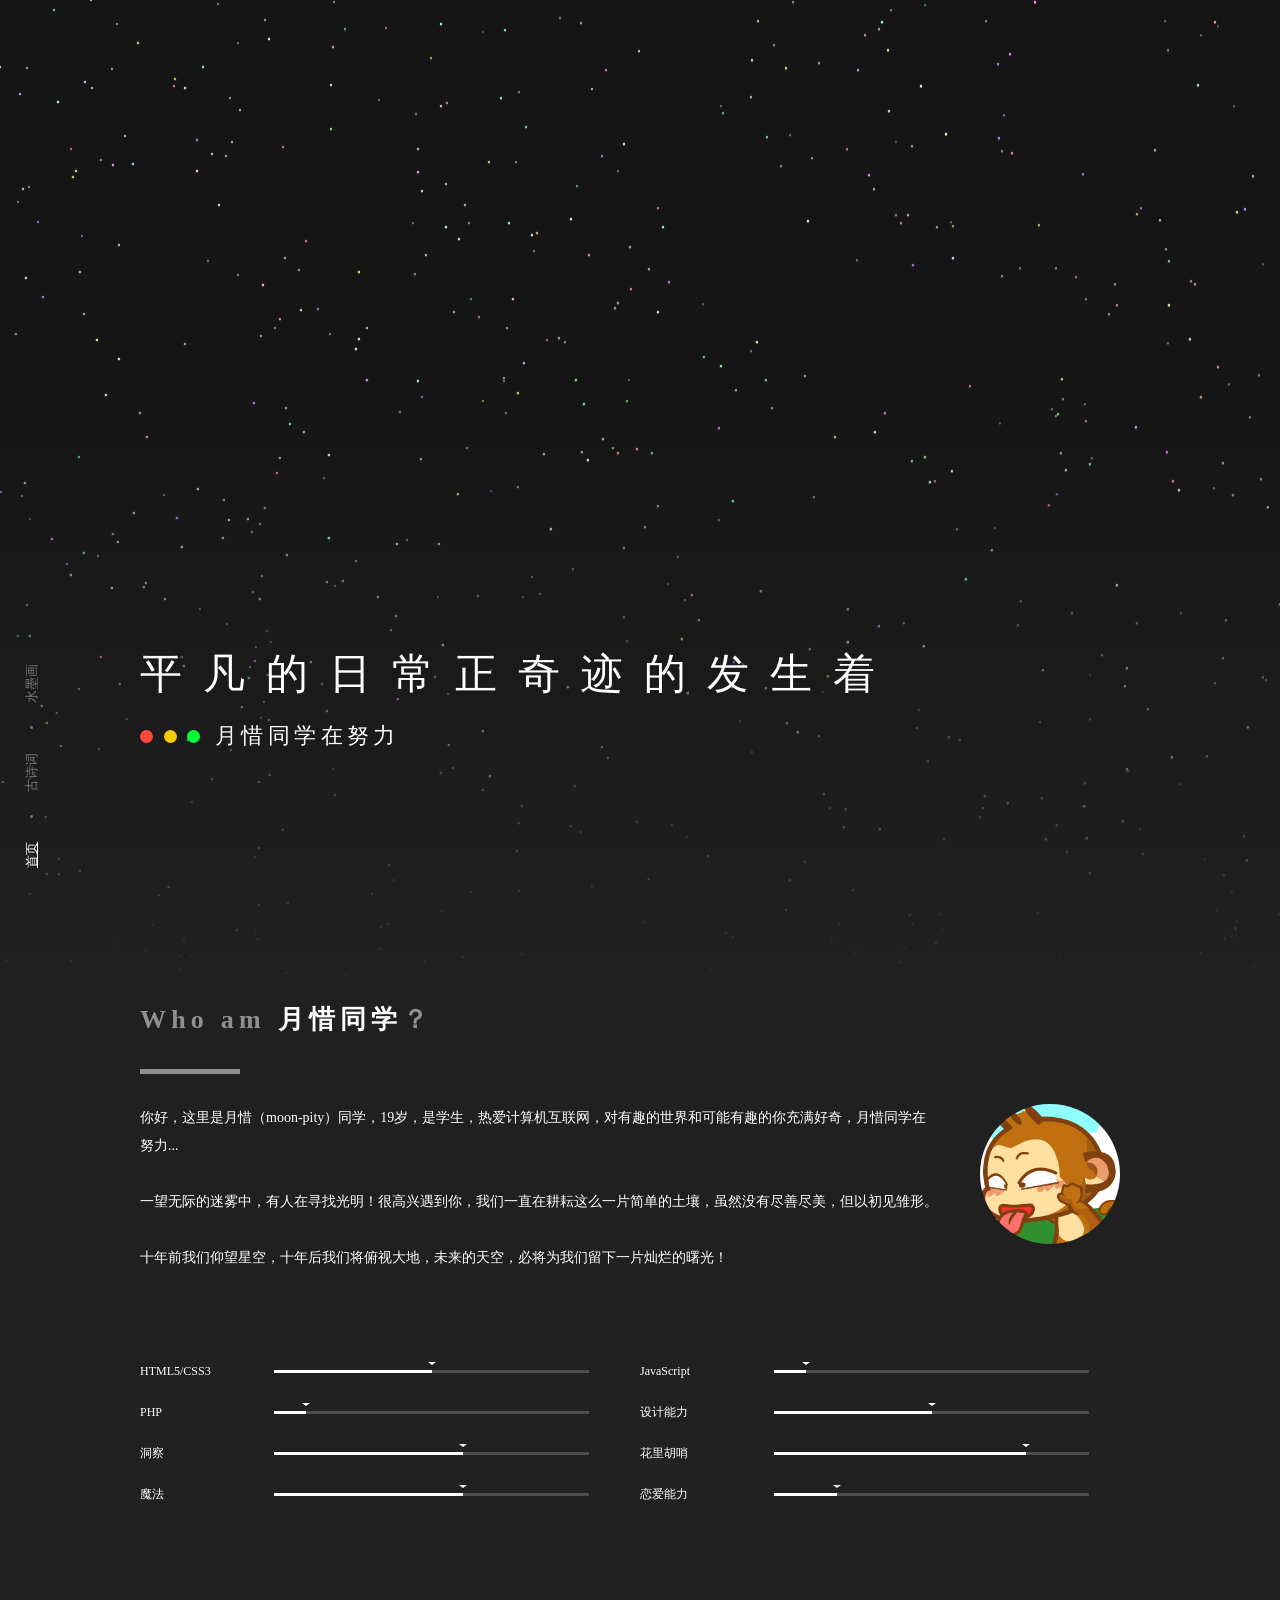
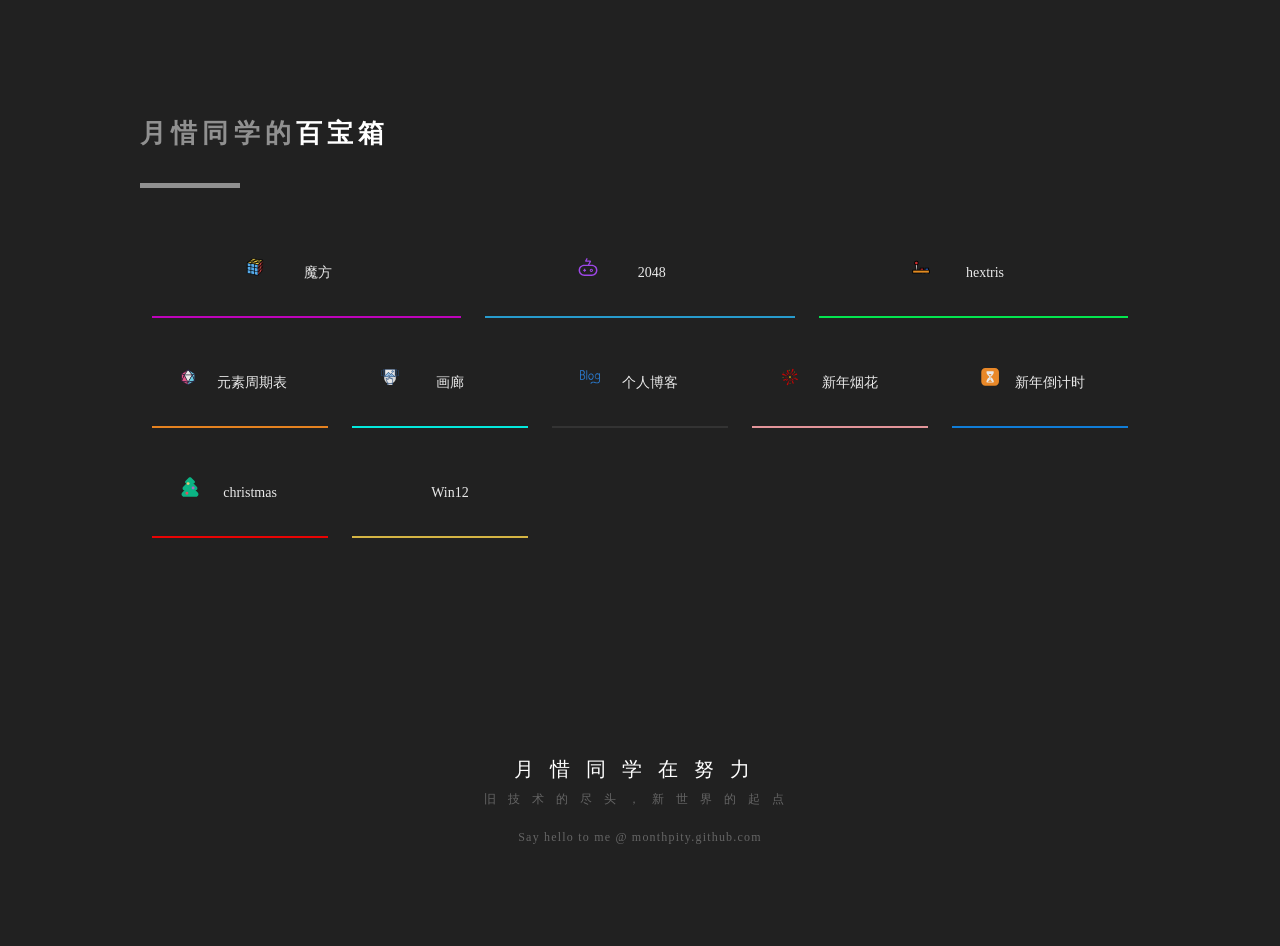
==== index.html @ c3d2ee42 "Add files via upload" ====
<!DOCTYPE html>
<html lang="zh-cn">

<head>
	<meta charset="UTF-8">
	<meta http-equiv="X-UA-Compatible" content="IE=Edge">
	<meta name="viewport" id="viewport" content="width=device-width, initial-scale=1">
	<title>月惜同学</title>
	<link rel="stylesheet" type="text/css" href="css/h.9c69ed6c.css">
	<link rel="stylesheet" type="text/css" href="css/nekotora.99cf6f8c.css">
	<script async src="https://www.googletagmanager.com/gtag/js?id=UA-137340638-1"></script>
	<script>
		function a() {
			dataLayer.push(arguments)
		}
		window.dataLayer = window.dataLayer || [], a("js", new Date), a("config", "UA-137340638-1");
	</script>
</head>

<body>
	<nav>
		<a href="index.html" class="active">首页</a> <a class="clip"></a>
		<a href="gushi.html" target="_blank">古诗词</a>
		<a class="clip"></a> <a href="shuimo.html" target="_blank">水墨画</a>
			</nav>

	<body onContextMenu="alert('禁止查看源代码，您的行为已记录。'); return false"
		NOOP="if (window.event != null && window.event.button == 2) alert ('Thanks...');">
		<div class="background">
			<canvas id="startrack"></canvas>
			<div class="cover"></div>
		</div>
		<div class="main">
			<div class="ch intro">
				<div class="container">
					<div class="hello">
						<h1 id="slogan">思考中...</h1>
						<h2>
							<div class="circle"> <span></span> <span></span>
								<span></span>
							</div>月惜同学在努力
						</h2>
					</div>
				</div>
			</div>
			<div class="ch about">
				<div class="container">
					<h2 class="chtitle">Who am <span>月惜同学</span>？</h2>
					<div class="clear">
						<div class="introduct">
							<img class="avatar"
								 src="img/001.gif">
														<p>你好，这里是月惜（moon-pity）同学，19岁，是学生，热爱计算机互联网，对有趣的世界和可能有趣的你充满好奇，月惜同学在努力...
							</p> <br/>
							<p>
								一望无际的迷雾中，有人在寻找光明！很高兴遇到你，我们一直在耕耘这么一片简单的土壤，虽然没有尽善尽美，但以初见雏形。</p><br/>
							<p>  十年前我们仰望星空，十年后我们将俯视大地，未来的天空，必将为我们留下一片灿烂的曙光！</p><br/>
								
							<div class="chatbox">
								<div class="line loading"><span></span>
									<span></span> <span></span>
								</div>
							</div>
						</div>
						<ul class="skill clear">
							<li>
								<p>HTML5/CSS3</p>
								<div class="progress">
									<div style="width:50%;"></div>
									<span>制作网站程度的能力</span>
								</div>
							</li>
							<li>
								<p>JavaScript</p>
								<div class="progress">
									<div style="width:10%;"></div>
									<span>使用现代轮子程度的能力</span>
								</div>
							</li>
							<li>
								<p>PHP</p>
								<div class="progress">
									<div style="width:10%;"></div>
									<span>赞美最好的语言程度的能力</span>
								</div>
							</li>
							<li>
								<p>设计能力</p>
								<div class="progress">
									<div style="width:50%;">
									</div><span>让自己舒服程度的能力</span>
								</div>
							</li>
							<li>
								<p>洞察</p>
								<div class="progress">
									<div style="width:60%;"></div>
									<span>观测世界程度的能力</span>
								</div>
							</li>
							<li>
								<p>花里胡哨</p>
								<div class="progress">
									<div style="width:80%;"></div>
									<span>让事情发生程度的能力</span>
								</div>
							</li>
							<li>
								<p>魔法</p>
								<div class="progress">
									<div style="width:60%;"></div>
									<span>和普通人相同程度的能力</span>
								</div>
							</li>
							<li>
								<p>恋爱能力</p>
								<div class="progress">
									<div style="width:20%;"></div>
									<span>遇见喜欢的小姐姐要勇敢追</span>
								</div>
							</li>
						</ul>
					</div>
				</div>
			</div>
		</div>
	</body>
	<div class="find ch">
				<div class="container links">
					<h2 class="chtitle">月惜同学的<span>百宝箱</span></h2>
					<div class="clear col-3">
						<a href="mofang.html" target="_blank">
							<div class="item">
								<div class="bg" style="background-color:#d000cc"></div>
								<div class="inner"><img src="img/mofang.svg" width="20" height="20"> <span>魔方</span> </div>
							</div>
						</a>
						<a href="2048.html" target="_blank">
							<div class="item">
								<div class="bg" style="background-color:#28a9e0"></div>
								<div class="inner"><img src="img/2048.svg" width="20" height="20"> <span>2048</span> </div>
							</div>
						</a>
						<a href="hextris.html" target="_blank">
							<div class="item">
								<div class="bg" style="background-color:#00fc54"></div>
								<div class="inner"><img src="img/hextris.svg" width="20" height="20"> <span>hextris</span> </div>
							</div>
						</a>
					</div>
					<div class="clear">
						<a href="yuansu.html" target="_blank">
							<div class="item">
								<div class="bg" style="background-color:#fb8d20"></div>
								<div class="inner"><img src="img/yuansu.svg" width="20" height="20"> <span>元素周期表</span> </div>
							</div>
						</a>
						<a href="gallery/gallery.html" target="_blank">
							<div class="item">
								<div class="bg" style="background-color:#00fff2"></div>
								<div class="inner"><img src="img/hualang.svg" width="20" height="20"><span>画廊</span> </div>
							</div>
						</a>
						<a href="https://monthpity.github.io/" target="_blank">
							<div class="item">
								<div class="bg" style="background-color:#353535"></div>
								<div class="inner"><img src="img/blog.svg" width="20" height="20"><span>个人博客</span> </div>
							</div>
						</a>
						<a href="yanhua.html"target="_blank">
							<div class="item">
								<div class="bg" style="background-color:#f9a2a8"></div>
								<div class="inner"><img src="img/yanhua.svg" width="20" height="20"><span>新年烟花</span>
								</div>
							</div>
						</a>

						<a href="xinnian.html" target="_blank">
							<div class="item">
								<div class="bg" style="background-color:#0f88eb"></div>
								<div class="inner"><img src="img/dao.svg" width="20" height="20"><span>新年倒计时</span>
								</div>
							</div>
						</a>
						<a href="christmas.html"target="_blank">
							<div class="item">
								<div class="bg" style="background-color:#ff0000"></div>
								<div class="inner"><img src="img/shengdanshu.svg" width="20" height="20"><span>christmas</span>
								</div>
							</div>
						</a>
						<a href="./win12-main/index.html" target="_blank">
							<div class="item">
								<div class="bg" style="background-color:#e9c648"></div>
								<div class="inner"><img src="img/windows.svg" width="20" height="20"><span>Win12</span>
								</div>
							</div>
						</a>
					</div>
				</div>
			</div>
			
		<div class="footer ch">
			<div class="container">
				<h3>月惜同学在努力</h3>
				<p>旧技术的尽头，新世界的起点</p>
				<p class="c"><a href="" target="_blank">Say hello to me @ monthpity.github.com</a></p>
			</div>


		<script src="js/1.js"></script>
				<script src="js/dianjilizi.js"></script>
		<script type="text/javascript" src="js/stats.js" charset="UTF-8">
		</script>

	</body>

</html>
---- css/h.9c69ed6c.css ----
* {
    padding: 0;
    margin: 0;
    transition-timing-function: cubic-bezier(.19, 1, .22, 1)
}

body,
html {
    font-family: Microsoft YaHei;
    -webkit-font-smoothing: antialiased;
    color: #fff;
    line-height: 1.5;
    min-width: 1150px;
    background-color: #212121;
    font-size: 14px;
    overflow-x: hidden
}

.intro {
    position: relative
}

.clear:after {
    content: "";
    display: block;
    height: 0;
    visibility: hidden;
    clear: both
}

.chatbox>.line {
    display: none
}

#startrack {
    height: 140%;
    width: 100%
}

.background.fixed {
    position: fixed;
    top: -60%
}

.background {
    position: absolute;
    top: 0;
    left: 0;
    width: 100vw;
    height: 100vh
}

.background .cover {
    position: absolute;
    bottom: -42%;
    left: 0;
    height: 100%;
    width: 100%;
    background: linear-gradient(0deg, #202020 30%, rgba(32, 32, 32, 0))
}

@keyframes bg {
    0% {
        transform: rotate(0deg);
        border-radius: 0
    }

    50% {
        transform: rotate(180deg);
        border-radius: 0
    }

    to {
        transform: rotate(1turn);
        border-radius: 0
    }
}

@-webkit-keyframes bg {
    0% {
        transform: rotate(0deg);
        border-radius: 0
    }

    50% {
        transform: rotate(180deg);
        border-radius: 0
    }

    to {
        transform: rotate(1turn);
        border-radius: 0
    }
}

@-ms-keyframes bg {
    0% {
        transform: rotate(0deg);
        border-radius: 0
    }

    50% {
        transform: rotate(180deg);
        border-radius: 0
    }

    to {
        transform: rotate(1turn);
        border-radius: 0
    }
}

@-moz-keyframes bg {
    0% {
        transform: rotate(0deg);
        border-radius: 0
    }

    50% {
        transform: rotate(180deg);
        border-radius: 0
    }

    to {
        transform: rotate(1turn);
        border-radius: 0
    }
}

nav {
    position: fixed;
    left: 20px;
    bottom: 0;
    z-index: 2333;
    transform: rotate(-90deg) translateZ(0);
    transform-origin: 0 0;
    transition: all .3s ease-out;
    vertical-align: middle;
    font-family: Roboto, Tahoma, Consolas, Microsoft YaHei
}

nav a.clip {
    height: 3px;
    width: 3px;
    background: #fff;
    border-radius: 100%
}

nav a {
    display: inline-block;
    font-size: 13px;
    color: #fff;
    text-decoration: none;
    margin: 0 10px;
    opacity: .4;
    transition: all .3s;
    vertical-align: middle
}

nav a.time {
    opacity: 1
}

nav a.active,
nav a:hover {
    text-decoration: underline;
    opacity: 1
}

.ch {
    width: 100%;
    padding: 80px 0;
    animation: fadedown 1s cubic-bezier(.19, 1, .22, 1);
    -webkit-animation: fadedown 1s cubic-bezier(.19, 1, .22, 1);
    -ms-animation: fadedown 1s cubic-bezier(.19, 1, .22, 1);
    -moz-animation: fadedown 1s cubic-bezier(.19, 1, .22, 1)
}

.ch h2.chtitle {
    padding-bottom: 30px;
    font-size: 26px;
    letter-spacing: .2em;
    color: hsla(0, 0%, 100%, .5)
}

.ch h2.chtitle span {
    color: #fff
}

.ch h2.chtitle:after {
    content: "";
    display: block;
    width: 10%;
    height: 5px;
    background-color: hsla(0, 0%, 100%, .5);
    margin-top: 30px
}

@keyframes fadedown {
    0% {
        opacity: 0;
        transform: translateY(-50px)
    }

    to {
        opacity: 1;
        transform: translateY(0)
    }
}

@-webkit-keyframes fadedown {
    0% {
        opacity: 0;
        transform: translateY(-50px)
    }

    to {
        opacity: 1;
        transform: translateY(0)
    }
}

@-ms-keyframes fadedown {
    0% {
        opacity: 0;
        transform: translateY(-50px)
    }

    to {
        opacity: 1;
        transform: translateY(0)
    }
}

@-moz-keyframes fadedown {
    0% {
        opacity: 0;
        transform: translateY(-50px)
    }

    to {
        opacity: 1;
        transform: translateY(0)
    }
}

.container {
    position: relative;
    width: 1000px;
    margin: 0 auto;
    height: 100%;
    padding: 20px 0
}

.intro {
    color: #fff;
    height: 100vh;
    padding: 0
}

.intro .container {
    animation: fadedown 3.5s cubic-bezier(.19, 1, .22, 1);
    -webkit-animation: fadedown 3.5s cubic-bezier(.19, 1, .22, 1);
    -ms-animation: fadedown 3.5s cubic-bezier(.19, 1, .22, 1);
    -moz-animation: fadedown 3.5s cubic-bezier(.19, 1, .22, 1)
}

.hello {
    position: absolute;
    bottom: 20%;
    left: 0
}

.hello h1,
.hello h2 {
    font-weight: 400;
    font-size: 22px;
    line-height: 1.5em;
    letter-spacing: .2em
}

.hello h1 {
    font-size: 42px;
    letter-spacing: .5em
}

.hello h2 {
    padding-top: .6em
}

.hello .circle {
    float: left;
    margin-right: 10px;
    letter-spacing: 0
}

.hello .circle span {
    display: inline-block;
    width: 13px;
    height: 13px;
    background-color: #fff;
    border-radius: 100%;
    margin-right: 5px
}

.hello .circle span:first-child {
    background-color: #ff493f
}

.hello .circle span:nth-child(2) {
    background-color: #f7c900
}

.hello .circle span:nth-child(3) {
    background-color: #00ff37
}

.about .introduct {
    line-height: 2em
}

.about .introduct img.avatar {
    float: right;
    width: 140px;
    margin-left: 40px;
    margin-right: 20px;
    border-radius: 100%
}

.about ul.skill {
    margin-top: 50px
}

.about ul.skill li {
    list-style: none;
    padding: 10px 0;
    width: 45%;
    float: left;
    margin-right: 5%
}

.about ul.skill li p {
    display: inline-block;
    width: 26%;
    margin-right: 3%;
    font-size: 12px
}

.about ul.skill li .progress {
    display: inline-block;
    width: 70%;
    height: 3px;
    background-color: hsla(0, 0%, 100%, .2);
    vertical-align: middle
}

.about ul.skill li .progress span {
    font-size: 12px;
    color: hsla(0, 0%, 100%, .4);
    opacity: 0;
    position: relative;
    top: -5px;
    letter-spacing: .5em;
    transition: all .3s
}

.about ul.skill li:hover .progress span {
    opacity: 1;
    top: 0
}

.about ul.skill li .progress div {
    background-color: #fff;
    height: 3px;
    position: relative
}

ul.skill li .progress div {
    animation: progressin 7s;
    -webkit-animation: progressin 7s;
    -ms-animation: progressin 7s;
    -moz-animation: progressin 7s
}

@keyframes progressin {
    0% {
        width: 0
    }
}

@-webkit-keyframes progressin {
    0% {
        width: 0
    }
}

@-ms-keyframes progressin {
    0% {
        width: 0
    }
}

@-moz-keyframes progressin {
    0% {
        width: 0
    }
}

.about ul.skill li .progress div:after {
    content: "";
    display: inline-block;
    position: absolute;
    right: -4px;
    top: -8px;
    width: 0;
    height: 0;
    border-left: 4px solid transparent;
    border-right: 4px solid transparent;
    border-top: 3px solid #fff
}

.links a {
    color: #fff;
    text-decoration: none
}

.find .links .item {
    position: relative;
    width: 17.6%;
    height: 80px;
    line-height: 80px;
    margin: 10px 1.2%;
    padding: 5px 0;
    text-align: center;
    float: left;
    transition: all .2s;
    opacity: .9
}

.find .links .item:hover {
    opacity: 1;
    transform: translateY(-10px);
    -webkit-animation: index-link-active 1s cubic-bezier(.315, .605, .375, .925) forwards
}

.find .links .item .inner {
    position: relative;
    z-index: 5
}

.find .links .item .bg {
    position: absolute;
    bottom: 0;
    left: 0;
    width: 100%;
    height: 1.8%;
    z-index: 0;
    transition: all .15s
}

.find .links .item:hover .bg {
    height: 100%;
    width: 100%;
    border-radius: 5px;
    box-shadow: 0 3px 20px rgba(0, 0, 0, .28)
}

.find .links .item i {
    font-size: 20px
}

.find .links .item span {
    display: inline-block;
    width: 100px
}

.find .links .col-3 .item {
    width: 30.93%;
    margin: 10px 1.2%
}

.gate .links .item {
    margin: 5px 0;
    padding: 15px 1.5%;
    float: left;
    width: 22%;
    height: 60px;
    transition: all .2s;
    opacity: .85
}

.gate .links .item.akarin {
    opacity: .58
}

.gate .links .item:hover {
    opacity: 1;
    border-radius: 5px;
    background-color: hsla(0, 0%, 100%, .25);
    transform: translateY(-5px);
    box-shadow: 0 3px 20px rgba(0, 0, 0, .28);
    -webkit-animation: index-link-active 1s cubic-bezier(.315, .605, .375, .925) forwards
}

.gate .links .item .avatar {
    float: left;
    height: 60px;
    line-height: 60px;
    width: 60px;
    border-radius: 100%;
    text-align: center;
    margin-right: 15px;
    background-color: #353535;
    overflow: hidden
}

.gate .links .item .avatar i {
    font-size: 24px
}

.gate .links .item .avatar img {
    height: 60px;
    max-width: 60px;
    border-radius: 100%
}

.gate .links .item .inner {
    padding: 6px
}

.gate .links .item .inner h5 {
    font-weight: 400;
    font-size: 17px
}

.gate .links .item .inner p {
    font-size: 13px;
    color: hsla(0, 0%, 100%, .6)
}

.footer {
    text-align: center
}

.footer a {
    color: inherit;
    text-decoration: none
}

.footer a:hover {
    text-decoration: underline
}

.footer h3 {
    font-weight: 400;
    font-size: 20px;
    letter-spacing: .8em;
    margin: 6px 0
}

.footer p {
    font-size: 12px;
    letter-spacing: 1em;
    opacity: .3
}

.footer p.c {
    margin-top: 20px;
    letter-spacing: .1em
}

.chatbox .line {
    margin: 40px 0
}

.chatbox .line p {
    margin: 10px 0
}

.chatbox .question a {
    display: inline-block;
    background-color: hsla(0, 0%, 100%, .3);
    border-radius: 10px 10px 10px 0;
    font-size: 12px;
    padding: 0 10px;
    margin-right: 10px;
    cursor: pointer;
    opacity: .8;
    transform: translateY(0);
    transition: all .2s
}

.chatbox .question a:hover {
    opacity: 1;
    transform: translateY(-2px);
    -webkit-animation: index-link-active 1s cubic-bezier(.315, .605, .375, .925) forwards
}

.chatbox .question.disable a {
    opacity: .3
}

.chatbox .question.disable a.selected {
    opacity: .9
}

.chatbox .question a.error {
    opacity: .3;
    animation: error .2s ease-in-out
}

.chatbox .loading span {
    display: inline-block;
    height: 10px;
    width: 10px;
    border-radius: 100%;
    background-color: #fff;
    margin-right: 5px;
    animation: loading-point 1.4s ease-in-out infinite both
}

.chatbox .loading span:first-child {
    animation-delay: .2s
}

.chatbox .loading span:nth-child(2) {
    animation-delay: .4s
}

.chatbox .loading span:nth-child(3) {
    animation-delay: .6s
}

@keyframes loading-point {
    0% {
        opacity: .8
    }

    50% {
        opacity: .25
    }

    to {
        opacity: 1
    }
}

@keyframes error {
    0% {
        transform: translateX(0)
    }

    25% {
        transform: translateX(-2px)
    }

    50% {
        transform: translateX(0)
    }

    75% {
        transform: translateX(2px)
    }

    to {
        transform: translateX(0)
    }
}

@keyframes index-link-active {
    0% {
        transform: perspective(1600px) rotateX(0) rotateY(0) translateZ(0)
    }

    16% {
        transform: perspective(1600px) rotateX(10deg) rotateY(5deg) translateZ(32px)
    }

    to {
        transform: perspective(1600px) rotateX(0) rotateY(0) translateZ(65px)
    }
}

@media screen and (min-width:1400px) {
    .container {
        width: 70%
    }

    nav a {
        font-size: 18px
    }
}

@media screen and (max-width:700px) {

    body,
    html {
        min-width: 0
    }

    .container {
        width: auto;
        margin: 0 5%
    }

    div.el span {
        display: block;
        width: 60%;
        left: 0;
        top: 75px;
        margin: -40% auto 0
    }

    nav {
        padding: 15px 5%;
        overflow: auto;
        font-size: 13px;
        left: 0;
        top: inherit;
        bottom: 0;
        transform: rotate(0deg) translateZ(0);
        transform-origin: 0 100%;
        white-space: nowrap;
        width: 90%;
        background: -webkit-linear-gradient(180deg, transparent, rgba(0, 0, 0, .8));
        background: linear-gradient(180deg, transparent, rgba(0, 0, 0, .8))
    }

    .ch {
        padding: 40px 0
    }

    .hello {
        width: 90%;
        padding: 5%;
        text-align: center;
        bottom: 50%
    }

    .hello .circle {
        float: none;
        margin-right: 0
    }

    .hello h2 {
        padding-top: 0
    }

    .hello h1,
    .hello h2 {
        font-weight: 400;
        font-size: 14px
    }

    .hello .circle {
        padding: 20px
    }

    .hello .circle span {
        margin: 0 5px;
        width: 10px;
        height: 10px
    }

    .hello h1 {
        font-size: 26px
    }

    .about .introduct img.avatar {
        float: none;
        margin-left: 0;
        margin-right: 0;
        width: 100px
    }

    .about .introduct,
    .about .skill {
        float: none;
        width: auto
    }

    .about .skill {
        padding-top: 40px
    }

    .about ul.skill li {
        width: 100%
    }

    .find .links .item,
    .gate .links .item {
        width: 46%;
        height: auto;
        padding: 5px 0;
        margin: 10px 2%
    }

    .find .links .item {
        height: 60px;
        line-height: 60px;
        font-size: 13px
    }

    .gate .links .item .avatar {
        height: 40px;
        line-height: 40px;
        width: 40px
    }

    .gate .links .item .avatar img {
        height: 40px;
        max-width: 40px
    }

    .gate .links .item .inner {
        padding: 0
    }

    .gate .links .item .inner h5 {
        font-size: 15px
    }

    .gate .links .item .inner h5,
    .gate .links .item .inner p {
        white-space: nowrap;
        text-overflow: ellipsis;
        overflow: hidden
    }

    .footer {
        padding-bottom: 100px
    }

    .footer h3,
    .footer p {
        letter-spacing: .2em
    }
}

/*# sourceMappingURL=/h.9c69ed6c.css.map */
---- css/nekotora.99cf6f8c.css ----
@font-face {
    font-family: nekotora;
    src: url(../fonts/nekotora.54f9b137.eot);
    src: url(../fonts/nekotora.54f9b137.eot#iefix) format("embedded-opentype"), url(../fonts/nekotora.4ea5ebe6.woff2) format("woff2"), url(../fonts/nekotora.9106c612.woff) format("woff"), url(../fonts/nekotora.28169ea4.ttf) format("truetype"), url(../images/nekotora.33032896.svg#nekotora) format("svg");
    font-weight: 400;
    font-style: normal
}

[class*=" icon-"]:before,
[class^=icon-]:before {
    font-family: nekotora;
    font-style: normal;
    font-weight: 400;
    speak: none;
    display: inline-block;
    text-decoration: inherit;
    width: 1em;
    margin-right: .2em;
    text-align: center;
    font-variant: normal;
    text-transform: none;
    line-height: 1em;
    margin-left: .2em;
    -webkit-font-smoothing: antialiased;
    -moz-osx-font-smoothing: grayscale
}

.icon-search:before {
    content: "\e800"
}

.icon-info:before {
    content: "\e801"
}

.icon-comment:before {
    content: "\e802"
}

.icon-v2ex:before {
    content: "\e803"
}

.icon-zhihu:before {
    content: "\e804"
}

.icon-bilibili:before {
    content: "\e805"
}

.icon-netease_music:before {
    content: "\e806"
}

.icon-tencent_qzone:before {
    content: "\e807"
}

.icon-mail:before {
    content: "\e808"
}

.icon-bookmark:before {
    content: "\e809"
}

.icon-link:before {
    content: "\e80a"
}

.icon-twitter:before {
    content: "\f099"
}

.icon-gplus:before {
    content: "\f0d5"
}

.icon-github:before {
    content: "\f113"
}

.icon-unlink:before {
    content: "\f127"
}

.icon-instagram:before {
    content: "\f16d"
}

.icon-weibo:before {
    content: "\f18a"
}

.icon-qq:before {
    content: "\f1d6"
}

/*# sourceMappingURL=/nekotora.99cf6f8c.css.map */
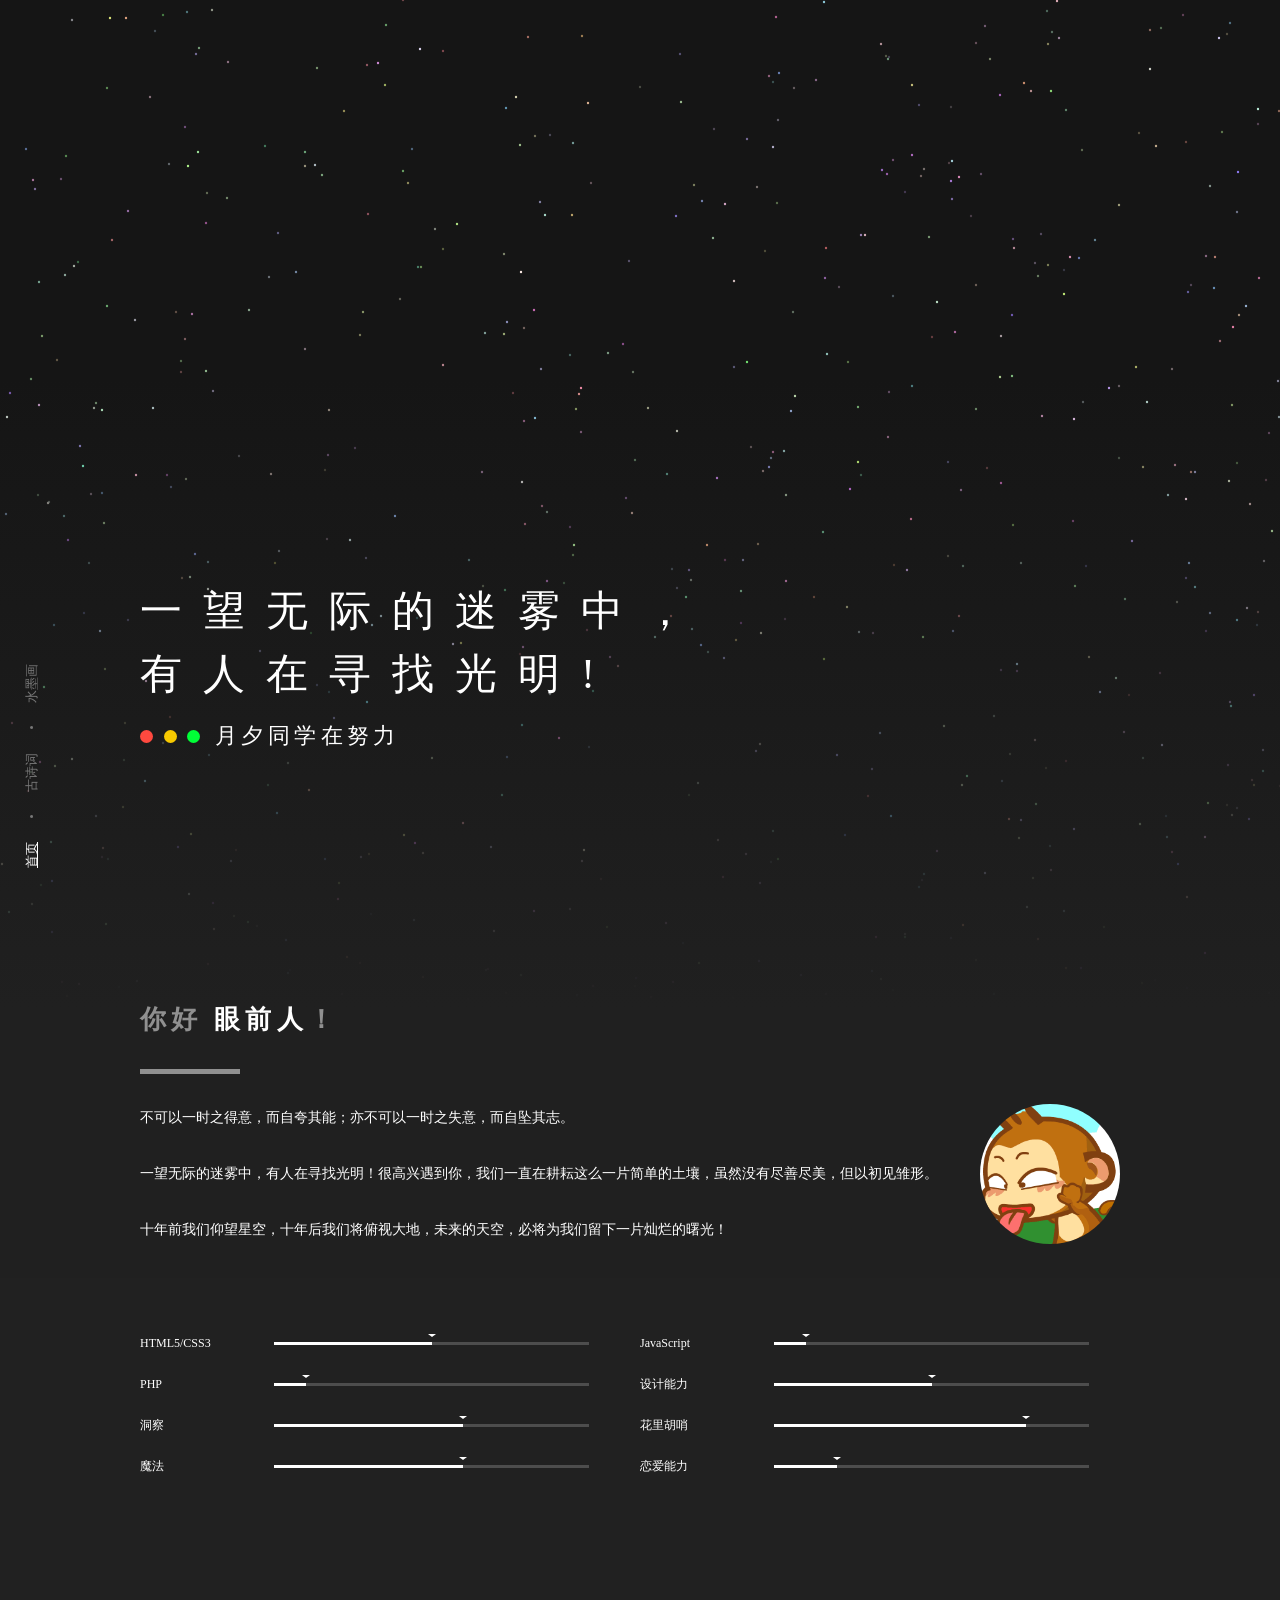
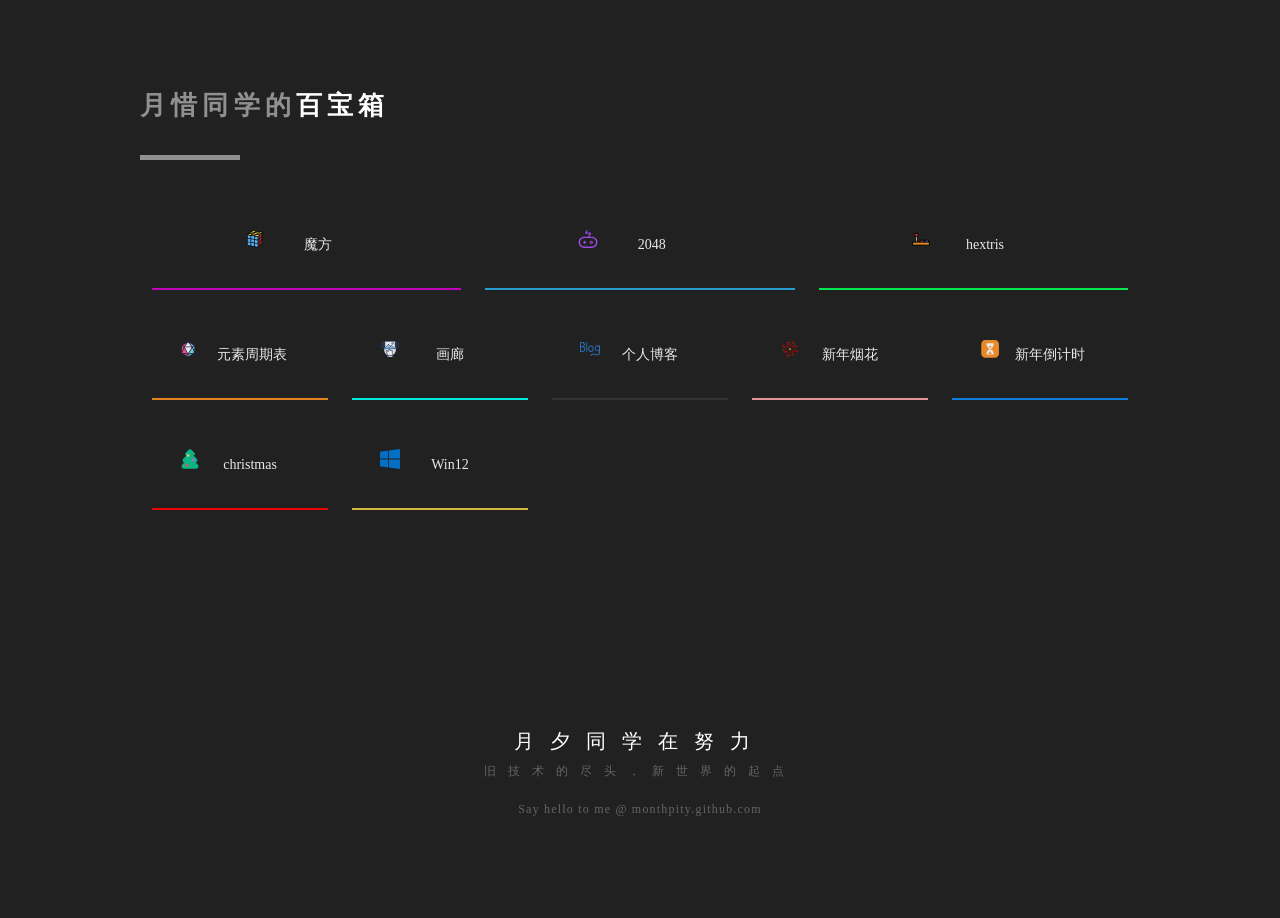
==== commit 31401e23: "Add files via upload" ====
--- a/index.html
+++ b/index.html
@@ -38,19 +38,19 @@
 						<h2>
 							<div class="circle"> <span></span> <span></span>
 								<span></span>
-							</div>月惜同学在努力
+							</div>月夕同学在努力
 						</h2>
 					</div>
 				</div>
 			</div>
 			<div class="ch about">
 				<div class="container">
-					<h2 class="chtitle">Who am <span>月惜同学</span>？</h2>
+					<h2 class="chtitle">你好 <span>眼前人</span>！</h2>
 					<div class="clear">
 						<div class="introduct">
 							<img class="avatar"
 								 src="img/001.gif">
-														<p>你好，这里是月惜（moon-pity）同学，19岁，是学生，热爱计算机互联网，对有趣的世界和可能有趣的你充满好奇，月惜同学在努力...
+								<p>不可以一时之得意，而自夸其能；亦不可以一时之失意，而自坠其志。
 							</p> <br/>
 							<p>
 								一望无际的迷雾中，有人在寻找光明！很高兴遇到你，我们一直在耕耘这么一片简单的土壤，虽然没有尽善尽美，但以初见雏形。</p><br/>
@@ -202,7 +202,7 @@
 			
 		<div class="footer ch">
 			<div class="container">
-				<h3>月惜同学在努力</h3>
+				<h3>月夕同学在努力</h3>
 				<p>旧技术的尽头，新世界的起点</p>
 				<p class="c"><a href="" target="_blank">Say hello to me @ monthpity.github.com</a></p>
 			</div>
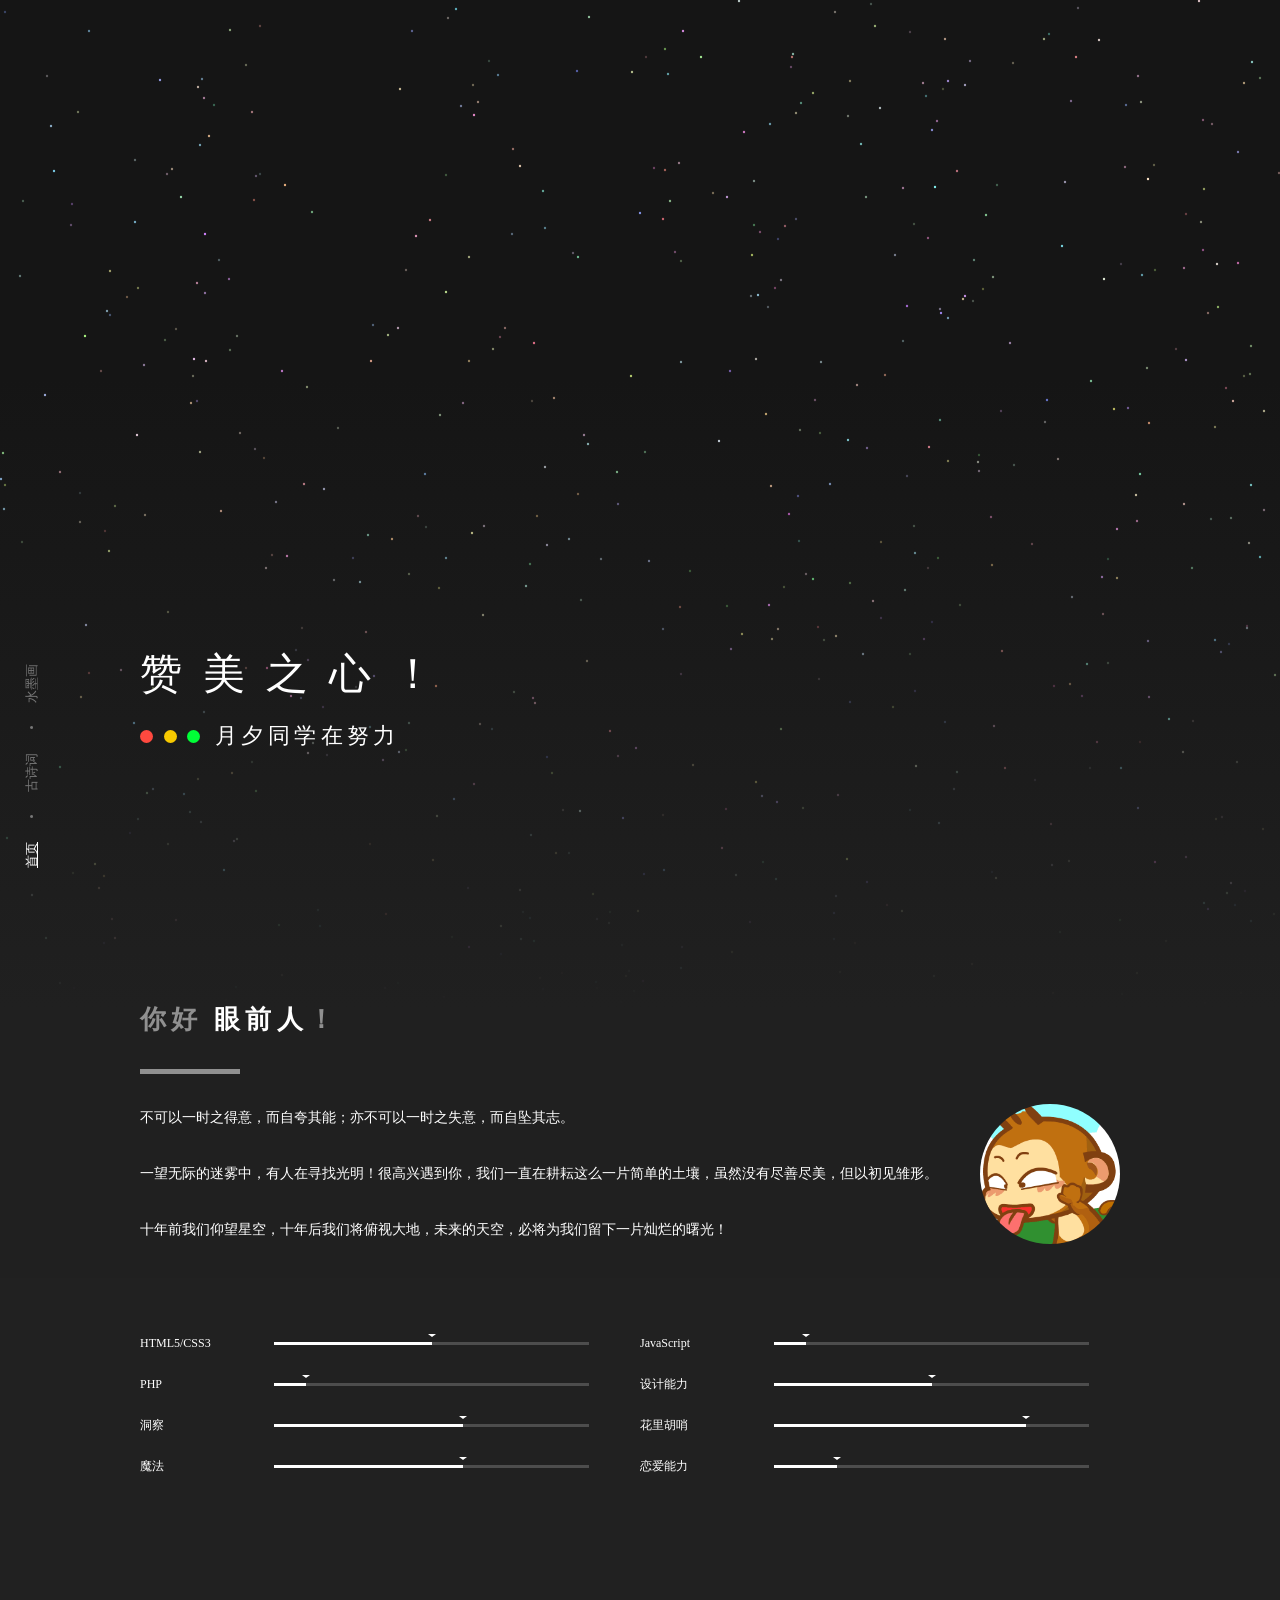
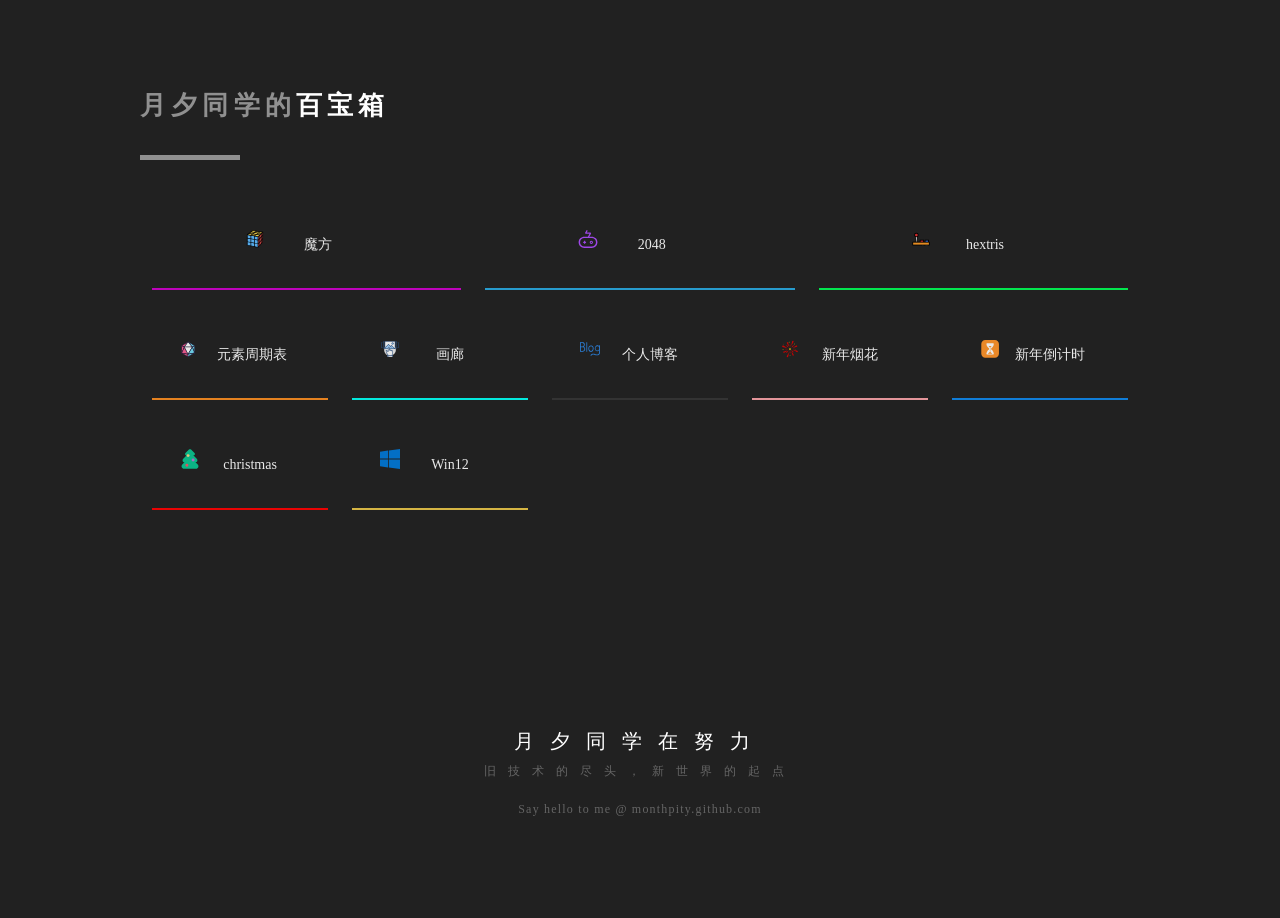
==== commit 66d4ab78: "Add files via upload" ====
--- a/index.html
+++ b/index.html
@@ -5,7 +5,7 @@
 	<meta charset="UTF-8">
 	<meta http-equiv="X-UA-Compatible" content="IE=Edge">
 	<meta name="viewport" id="viewport" content="width=device-width, initial-scale=1">
-	<title>月惜同学</title>
+	<title>月夕同学</title>
 	<link rel="stylesheet" type="text/css" href="css/h.9c69ed6c.css">
 	<link rel="stylesheet" type="text/css" href="css/nekotora.99cf6f8c.css">
 	<script async src="https://www.googletagmanager.com/gtag/js?id=UA-137340638-1"></script>
@@ -127,7 +127,7 @@
 	</body>
 	<div class="find ch">
 				<div class="container links">
-					<h2 class="chtitle">月惜同学的<span>百宝箱</span></h2>
+					<h2 class="chtitle">月夕同学的<span>百宝箱</span></h2>
 					<div class="clear col-3">
 						<a href="mofang.html" target="_blank">
 							<div class="item">
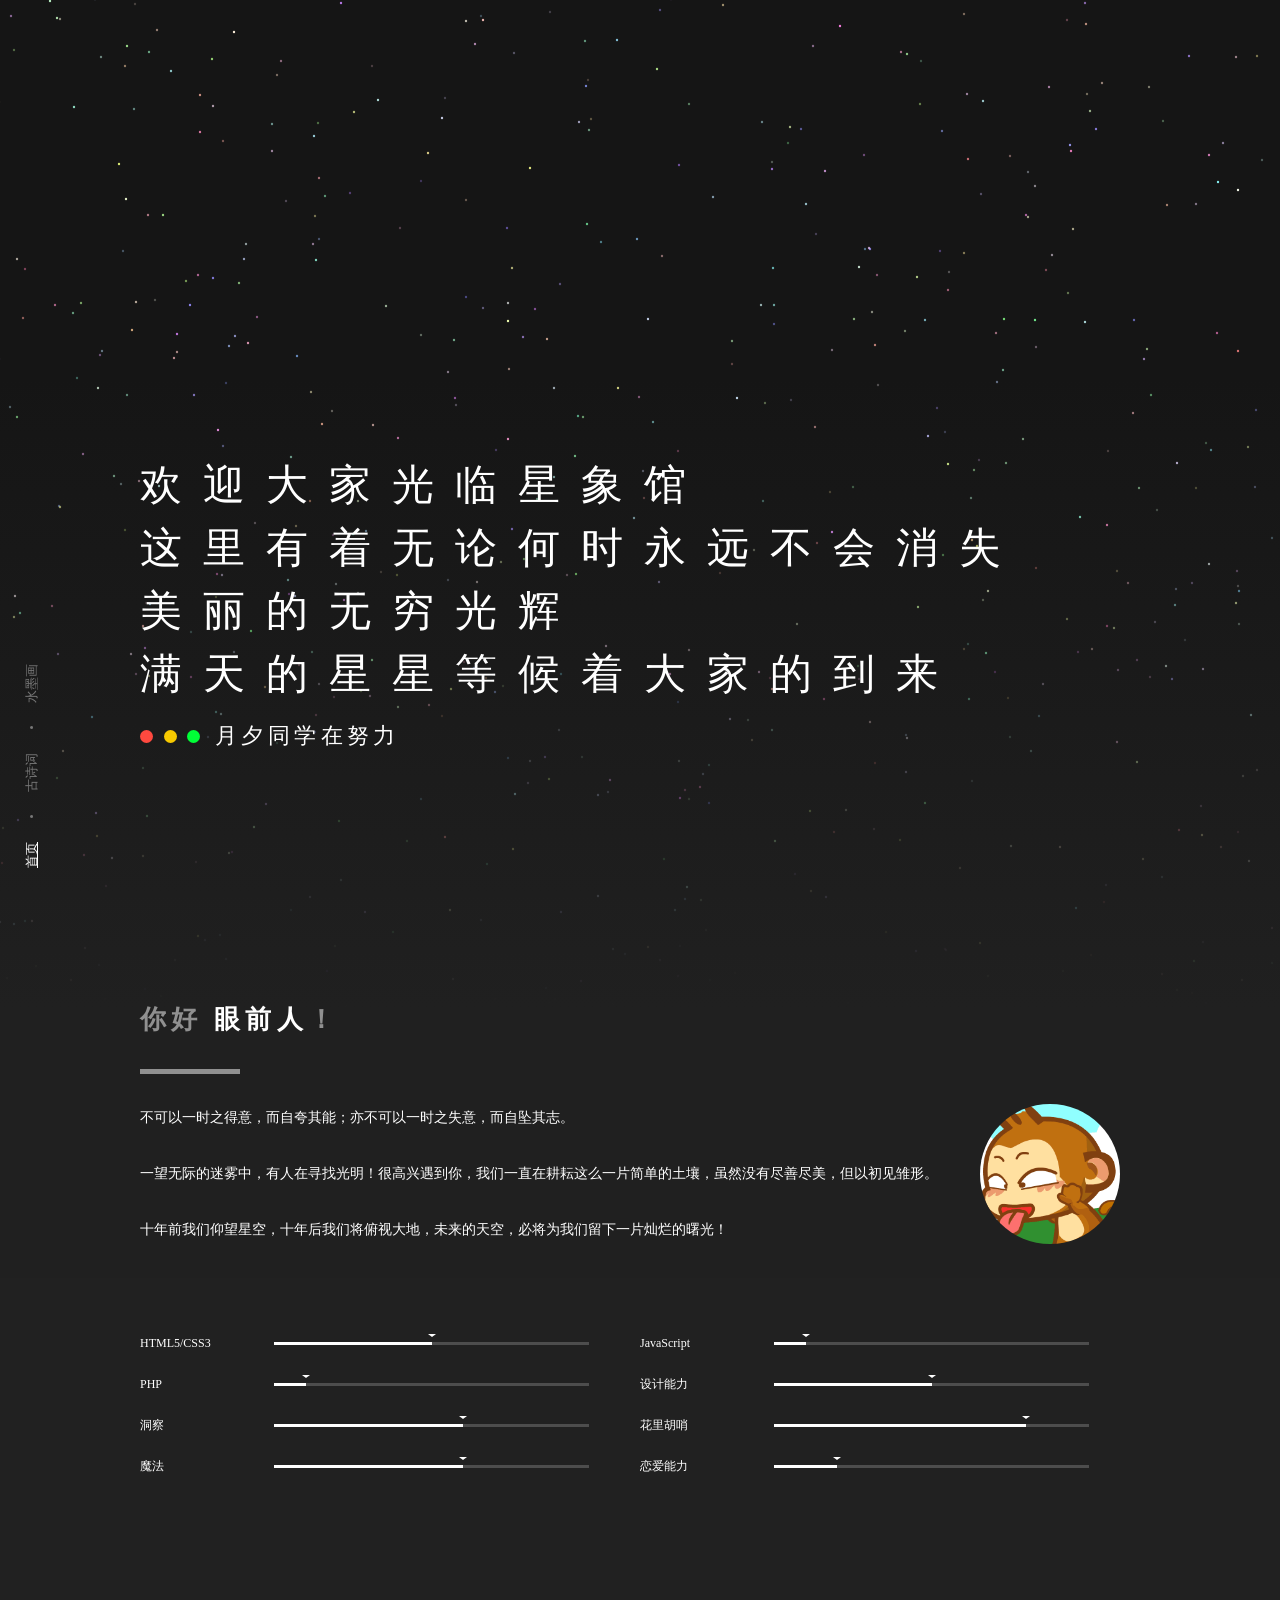
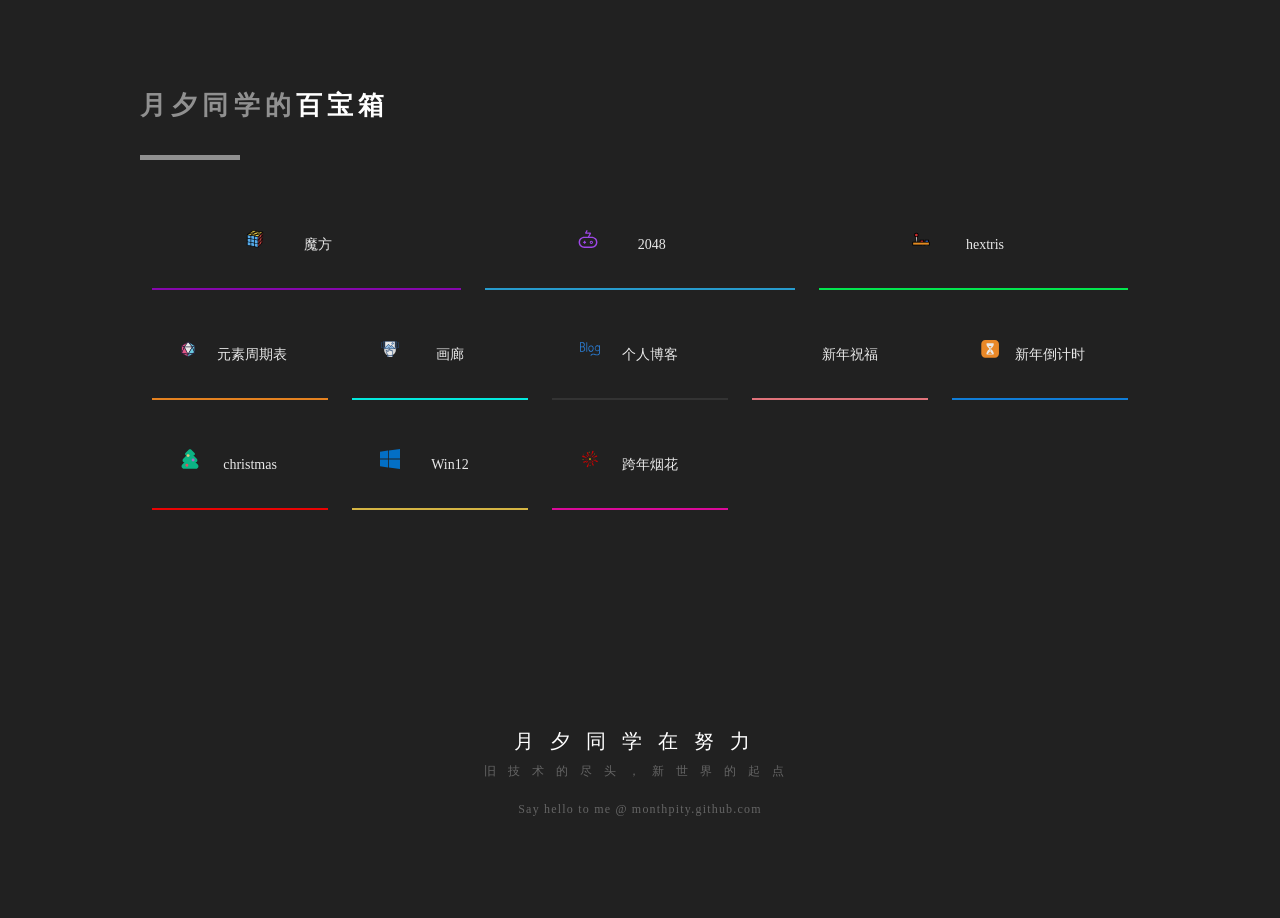
==== commit e86e7b21: "Add files via upload" ====
--- a/index.html
+++ b/index.html
@@ -131,7 +131,7 @@
 					<div class="clear col-3">
 						<a href="mofang.html" target="_blank">
 							<div class="item">
-								<div class="bg" style="background-color:#d000cc"></div>
+								<div class="bg" style="background-color:#9205bd"></div>
 								<div class="inner"><img src="img/mofang.svg" width="20" height="20"> <span>魔方</span> </div>
 							</div>
 						</a>
@@ -167,10 +167,10 @@
 								<div class="inner"><img src="img/blog.svg" width="20" height="20"><span>个人博客</span> </div>
 							</div>
 						</a>
-						<a href="yanhua.html"target="_blank">
-							<div class="item">
-								<div class="bg" style="background-color:#f9a2a8"></div>
-								<div class="inner"><img src="img/yanhua.svg" width="20" height="20"><span>新年烟花</span>
+						<a href="zhufu.html"target="_blank">
+							<div class="item">
+								<div class="bg" style="background-color:#f67c84"></div>
+								<div class="inner"><img src="img/zhufu.svg" width="20" height="20"><span>新年祝福</span>
 								</div>
 							</div>
 						</a>
@@ -193,6 +193,13 @@
 							<div class="item">
 								<div class="bg" style="background-color:#e9c648"></div>
 								<div class="inner"><img src="img/windows.svg" width="20" height="20"><span>Win12</span>
+								</div>
+							</div>
+						</a>
+						<a href="./yanhua.html" target="_blank">
+							<div class="item">
+								<div class="bg" style="background-color:#ef08a6"></div>
+								<div class="inner"><img src="img/yanhua.svg" width="20" height="20"><span>跨年烟花</span>
 								</div>
 							</div>
 						</a>
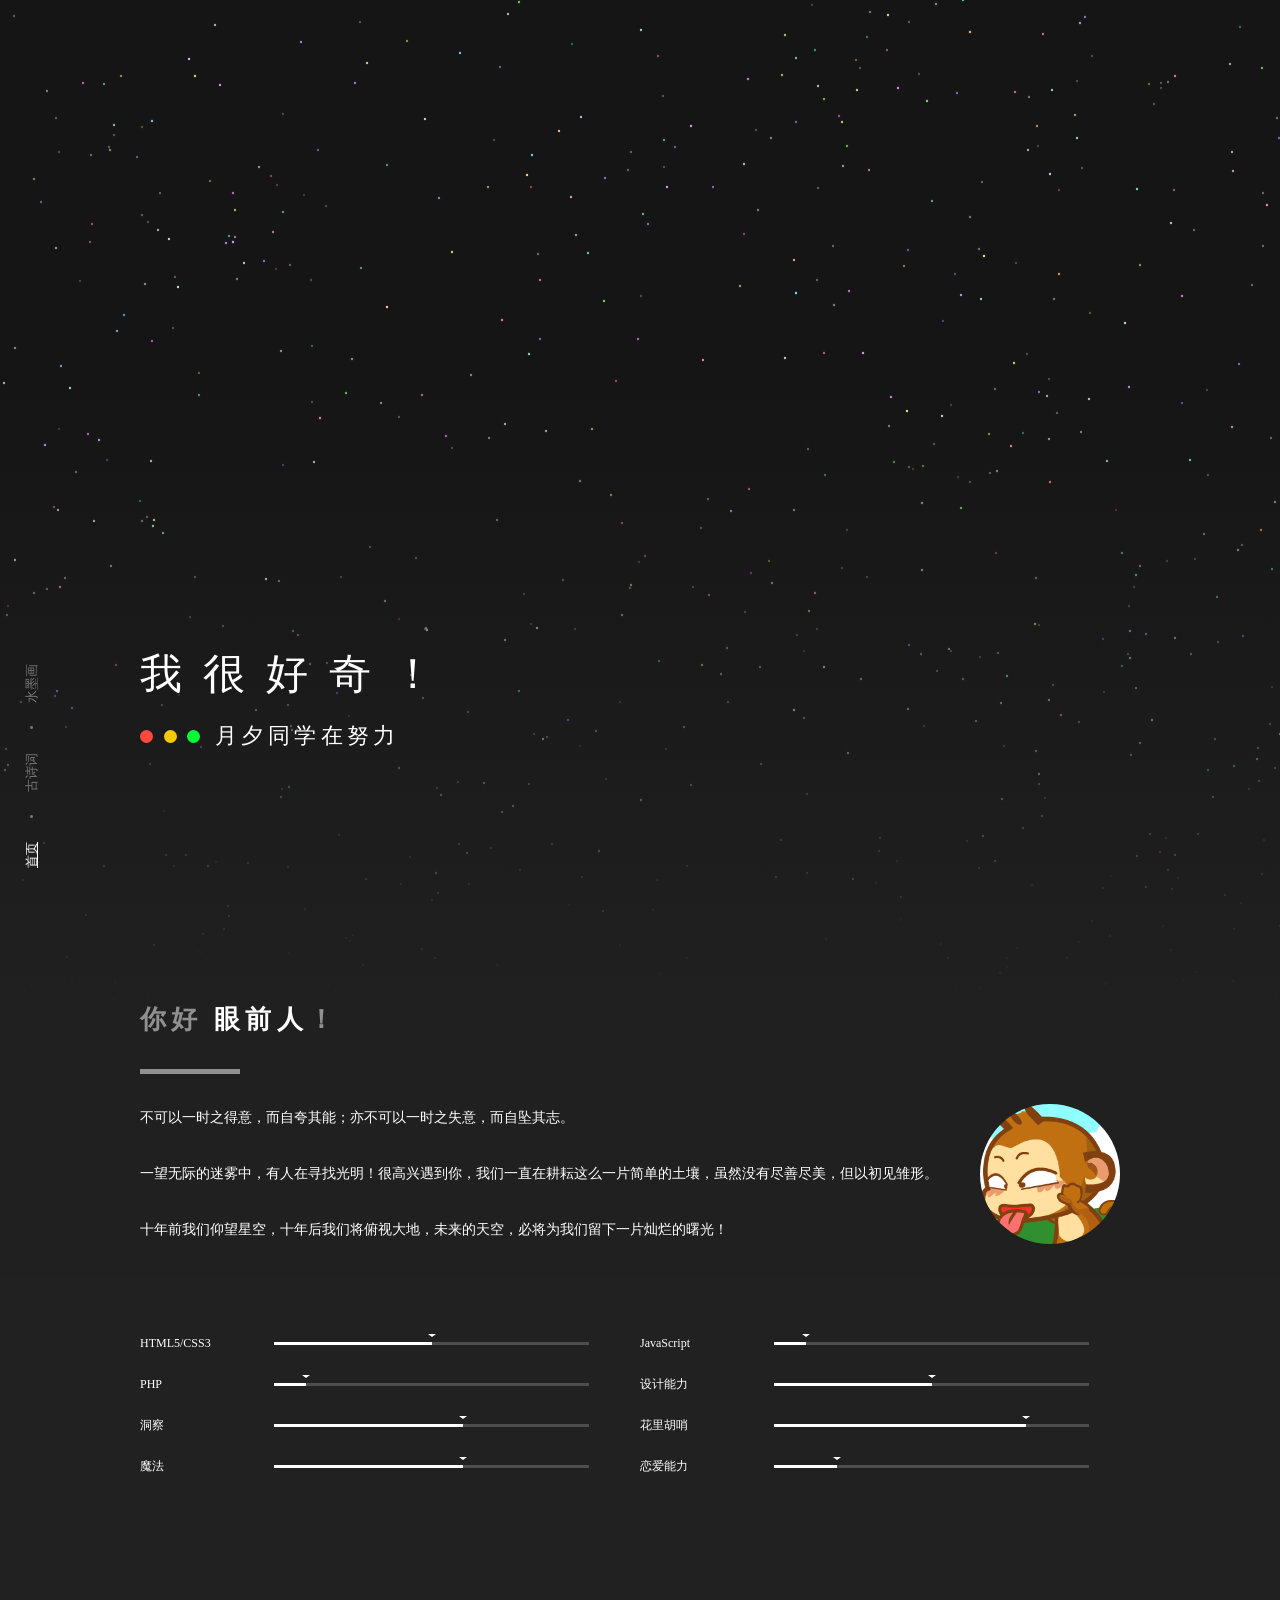
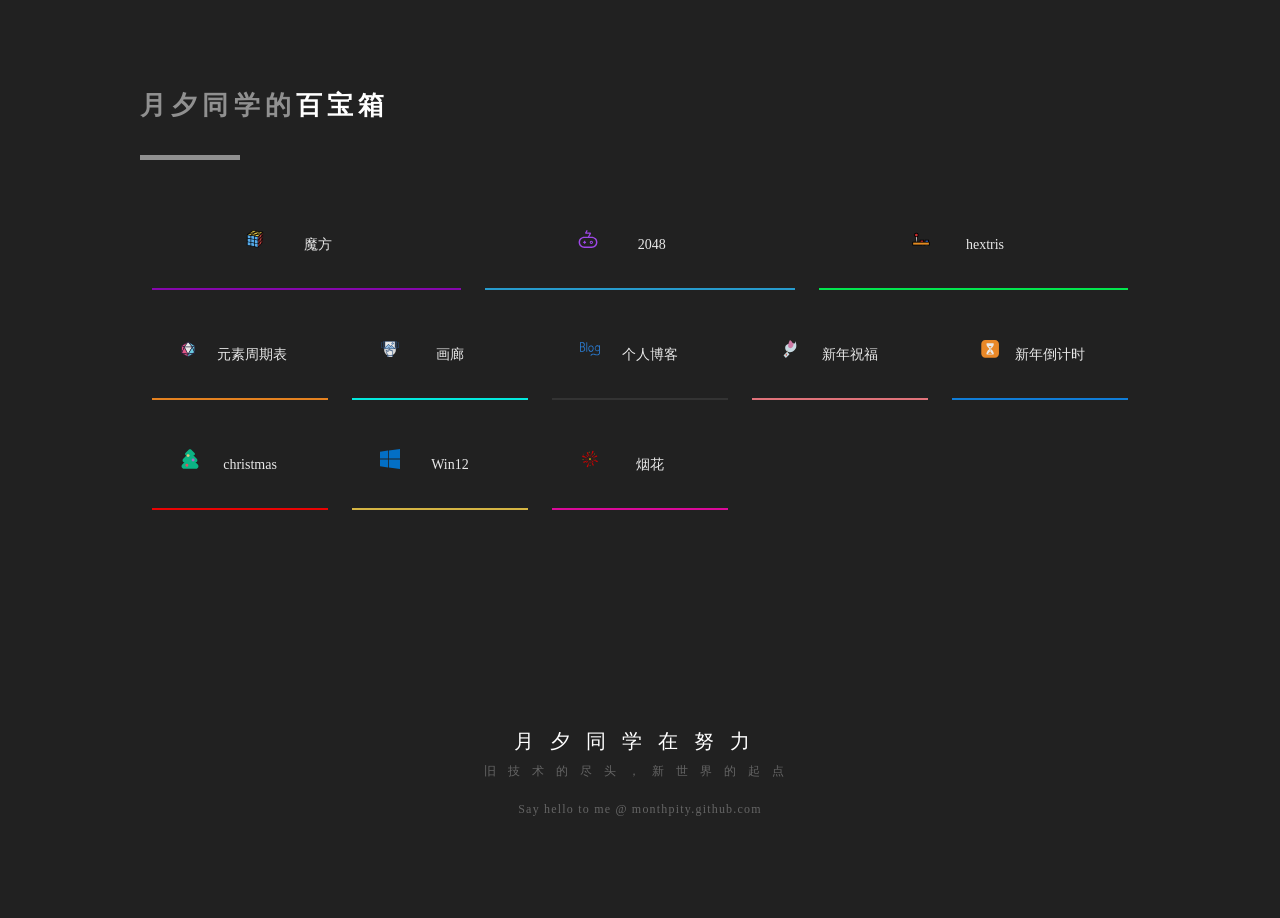
==== commit 5aa8ae8c: "Add files via upload" ====
--- a/index.html
+++ b/index.html
@@ -196,10 +196,10 @@
 								</div>
 							</div>
 						</a>
-						<a href="./yanhua.html" target="_blank">
+						<a href="./Firework_Simulator-main/index.html" target="_blank">
 							<div class="item">
 								<div class="bg" style="background-color:#ef08a6"></div>
-								<div class="inner"><img src="img/yanhua.svg" width="20" height="20"><span>跨年烟花</span>
+								<div class="inner"><img src="img/yanhua.svg" width="20" height="20"><span>烟花</span>
 								</div>
 							</div>
 						</a>
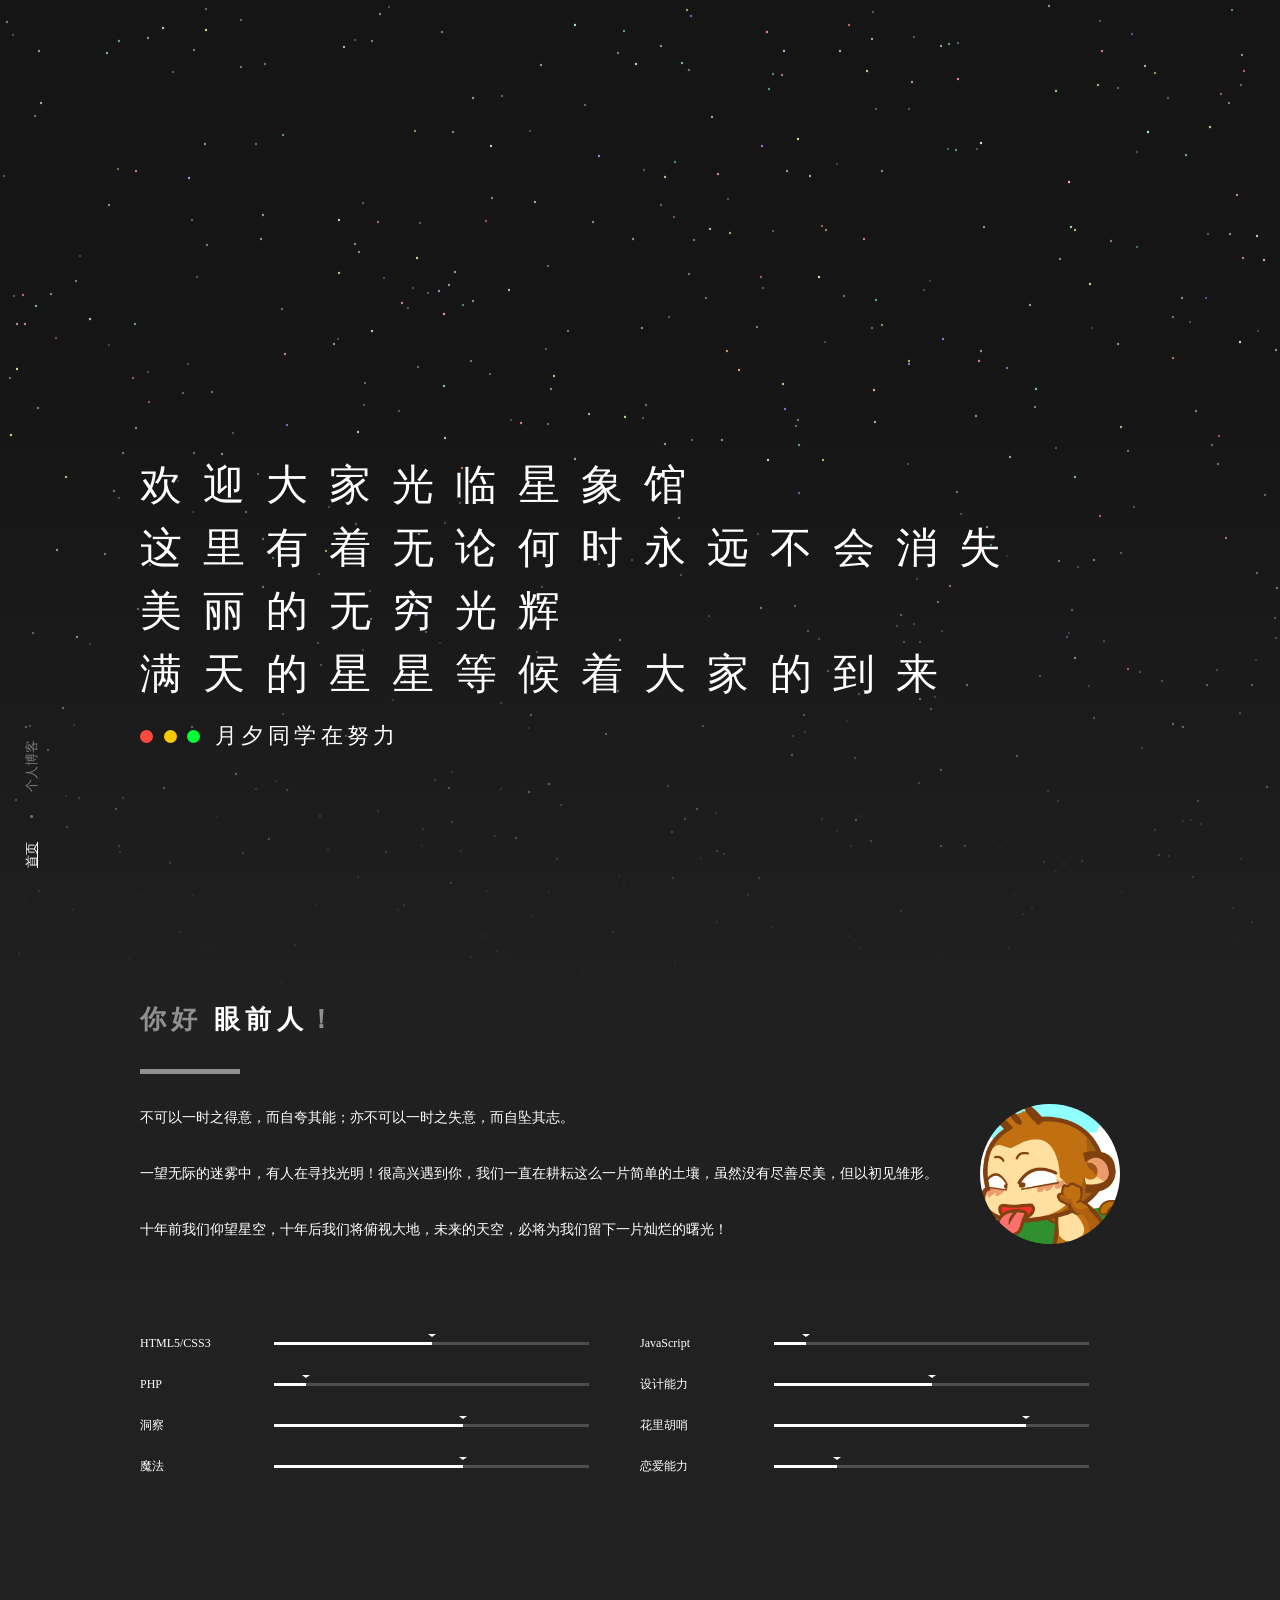
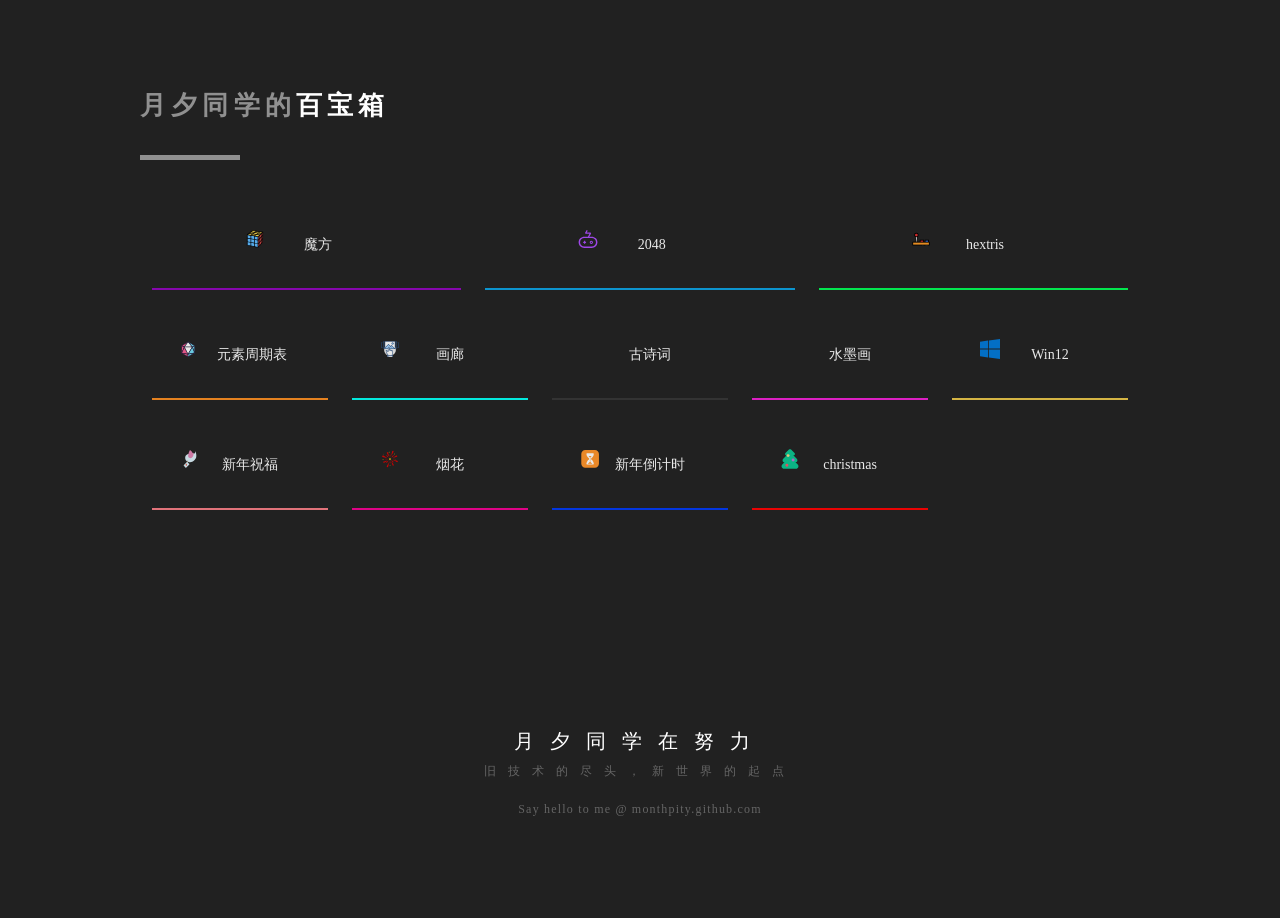
==== commit 208d8d49: "Add files via upload" ====
--- a/index.html
+++ b/index.html
@@ -20,10 +20,10 @@
 <body>
 	<nav>
 		<a href="index.html" class="active">首页</a> <a class="clip"></a>
-		<a href="gushi.html" target="_blank">古诗词</a>
-		<a class="clip"></a> <a href="shuimo.html" target="_blank">水墨画</a>
-			</nav>
-
+		<a href="https://monthpity.github.io/" target="_blank">个人博客</a>
+		<!--<a class="clip"></a> <a href="shuimo.html" target="_blank">水墨画</a>-->
+		</nav>
+		
 	<body onContextMenu="alert('禁止查看源代码，您的行为已记录。'); return false"
 		NOOP="if (window.event != null && window.event.button == 2) alert ('Thanks...');">
 		<div class="background">
@@ -137,7 +137,7 @@
 						</a>
 						<a href="2048.html" target="_blank">
 							<div class="item">
-								<div class="bg" style="background-color:#28a9e0"></div>
+								<div class="bg" style="background-color:#0ba1e1"></div>
 								<div class="inner"><img src="img/2048.svg" width="20" height="20"> <span>2048</span> </div>
 							</div>
 						</a>
@@ -161,10 +161,23 @@
 								<div class="inner"><img src="img/hualang.svg" width="20" height="20"><span>画廊</span> </div>
 							</div>
 						</a>
-						<a href="https://monthpity.github.io/" target="_blank">
+						<a href="./gushi.html" target="_blank">
 							<div class="item">
 								<div class="bg" style="background-color:#353535"></div>
-								<div class="inner"><img src="img/blog.svg" width="20" height="20"><span>个人博客</span> </div>
+								<div class="inner"><img src="img/gushi.svg" width="20" height="20"><span>古诗词</span> </div>
+							</div>
+						</a>
+						<a href="./shuimo.html" target="_blank">
+							<div class="item">
+								<div class="bg" style="background-color:#f120d5"></div>
+								<div class="inner"><img src="img/hua.svg" width="20" height="20"><span>水墨画</span> </div>
+							</div>
+						</a>
+						<a href="./win12-main/index.html" target="_blank">
+							<div class="item">
+								<div class="bg" style="background-color:#e9c648"></div>
+								<div class="inner"><img src="img/windows.svg" width="20" height="20"><span>Win12</span>
+								</div>
 							</div>
 						</a>
 						<a href="zhufu.html"target="_blank">
@@ -174,10 +187,16 @@
 								</div>
 							</div>
 						</a>
-
+						<a href="./Firework_Simulator-main/index.html" target="_blank">
+							<div class="item">
+								<div class="bg" style="background-color:#f30092"></div>
+								<div class="inner"><img src="img/yanhua.svg" width="20" height="20"><span>烟花</span>
+								</div>
+							</div>
+						</a>
 						<a href="xinnian.html" target="_blank">
 							<div class="item">
-								<div class="bg" style="background-color:#0f88eb"></div>
+								<div class="bg" style="background-color:#0039f3"></div>
 								<div class="inner"><img src="img/dao.svg" width="20" height="20"><span>新年倒计时</span>
 								</div>
 							</div>
@@ -186,20 +205,6 @@
 							<div class="item">
 								<div class="bg" style="background-color:#ff0000"></div>
 								<div class="inner"><img src="img/shengdanshu.svg" width="20" height="20"><span>christmas</span>
-								</div>
-							</div>
-						</a>
-						<a href="./win12-main/index.html" target="_blank">
-							<div class="item">
-								<div class="bg" style="background-color:#e9c648"></div>
-								<div class="inner"><img src="img/windows.svg" width="20" height="20"><span>Win12</span>
-								</div>
-							</div>
-						</a>
-						<a href="./Firework_Simulator-main/index.html" target="_blank">
-							<div class="item">
-								<div class="bg" style="background-color:#ef08a6"></div>
-								<div class="inner"><img src="img/yanhua.svg" width="20" height="20"><span>烟花</span>
 								</div>
 							</div>
 						</a>
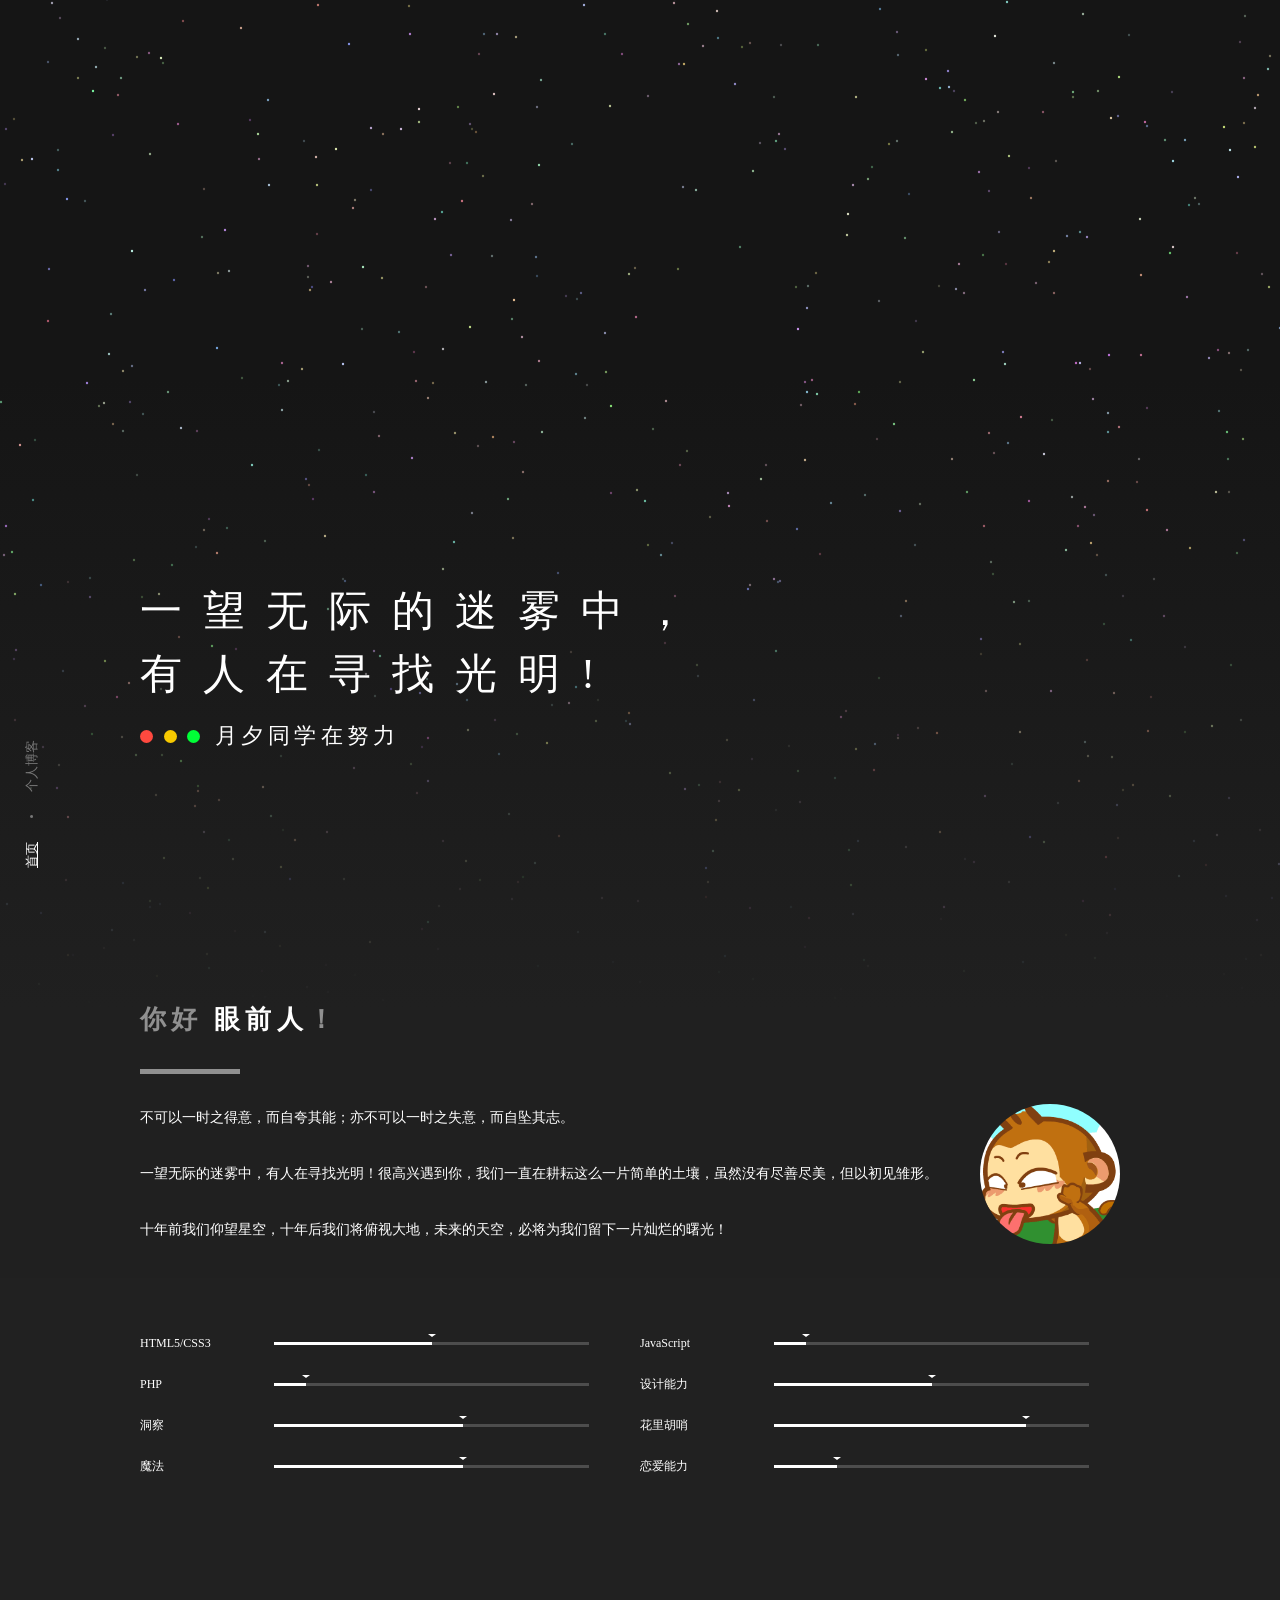
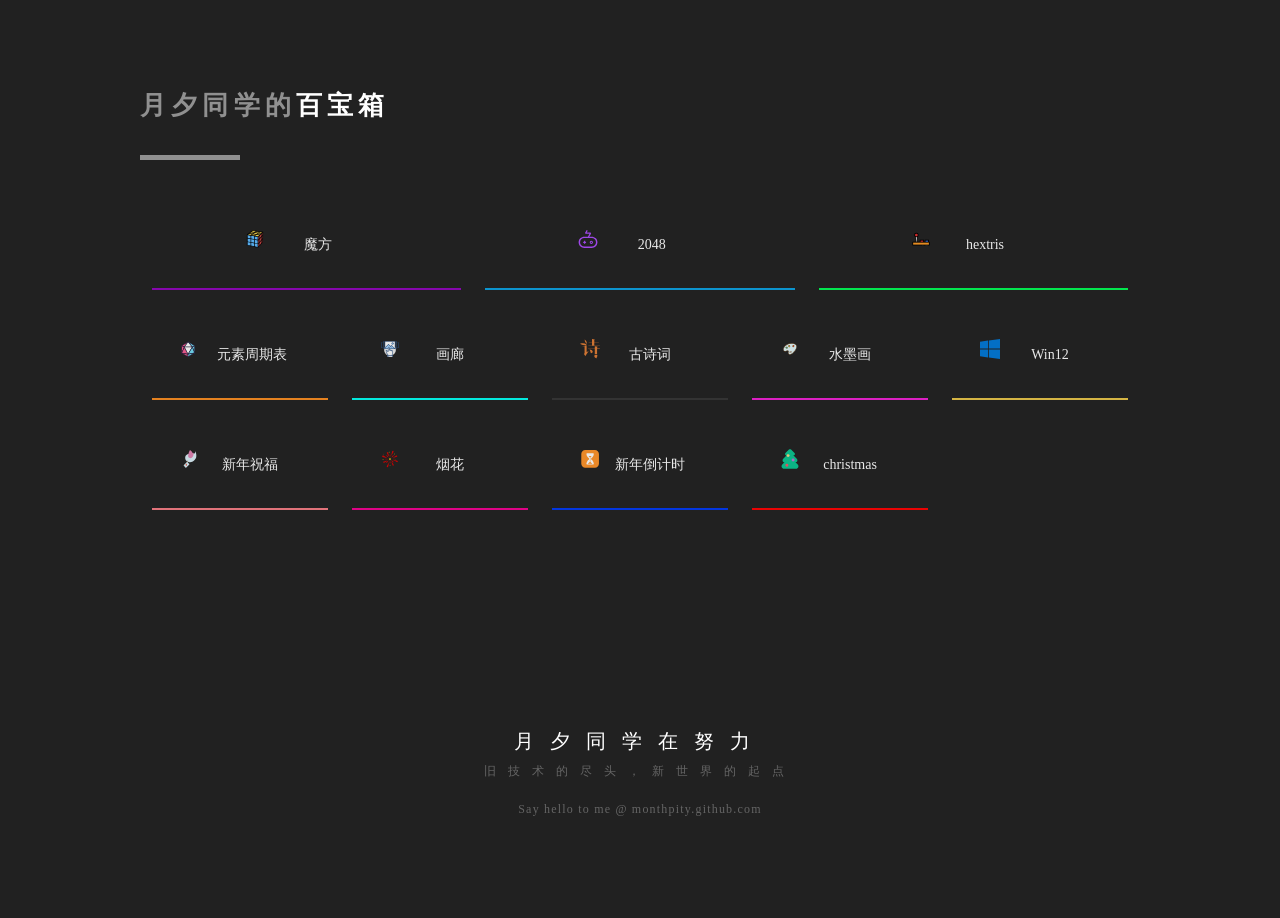
==== commit 4a211641: "Add files via upload" ====
--- a/index.html
+++ b/index.html
@@ -5,6 +5,7 @@
 	<meta charset="UTF-8">
 	<meta http-equiv="X-UA-Compatible" content="IE=Edge">
 	<meta name="viewport" id="viewport" content="width=device-width, initial-scale=1">
+	<link rel="shortcut icon" href="img/icon.ico">
 	<title>月夕同学</title>
 	<link rel="stylesheet" type="text/css" href="css/h.9c69ed6c.css">
 	<link rel="stylesheet" type="text/css" href="css/nekotora.99cf6f8c.css">
@@ -20,7 +21,7 @@
 <body>
 	<nav>
 		<a href="index.html" class="active">首页</a> <a class="clip"></a>
-		<a href="https://monthpity.github.io/" target="_blank">个人博客</a>
+		<a href="https://blog.cmymoon.com/" target="_blank">个人博客</a>
 		<!--<a class="clip"></a> <a href="shuimo.html" target="_blank">水墨画</a>-->
 		</nav>
 		
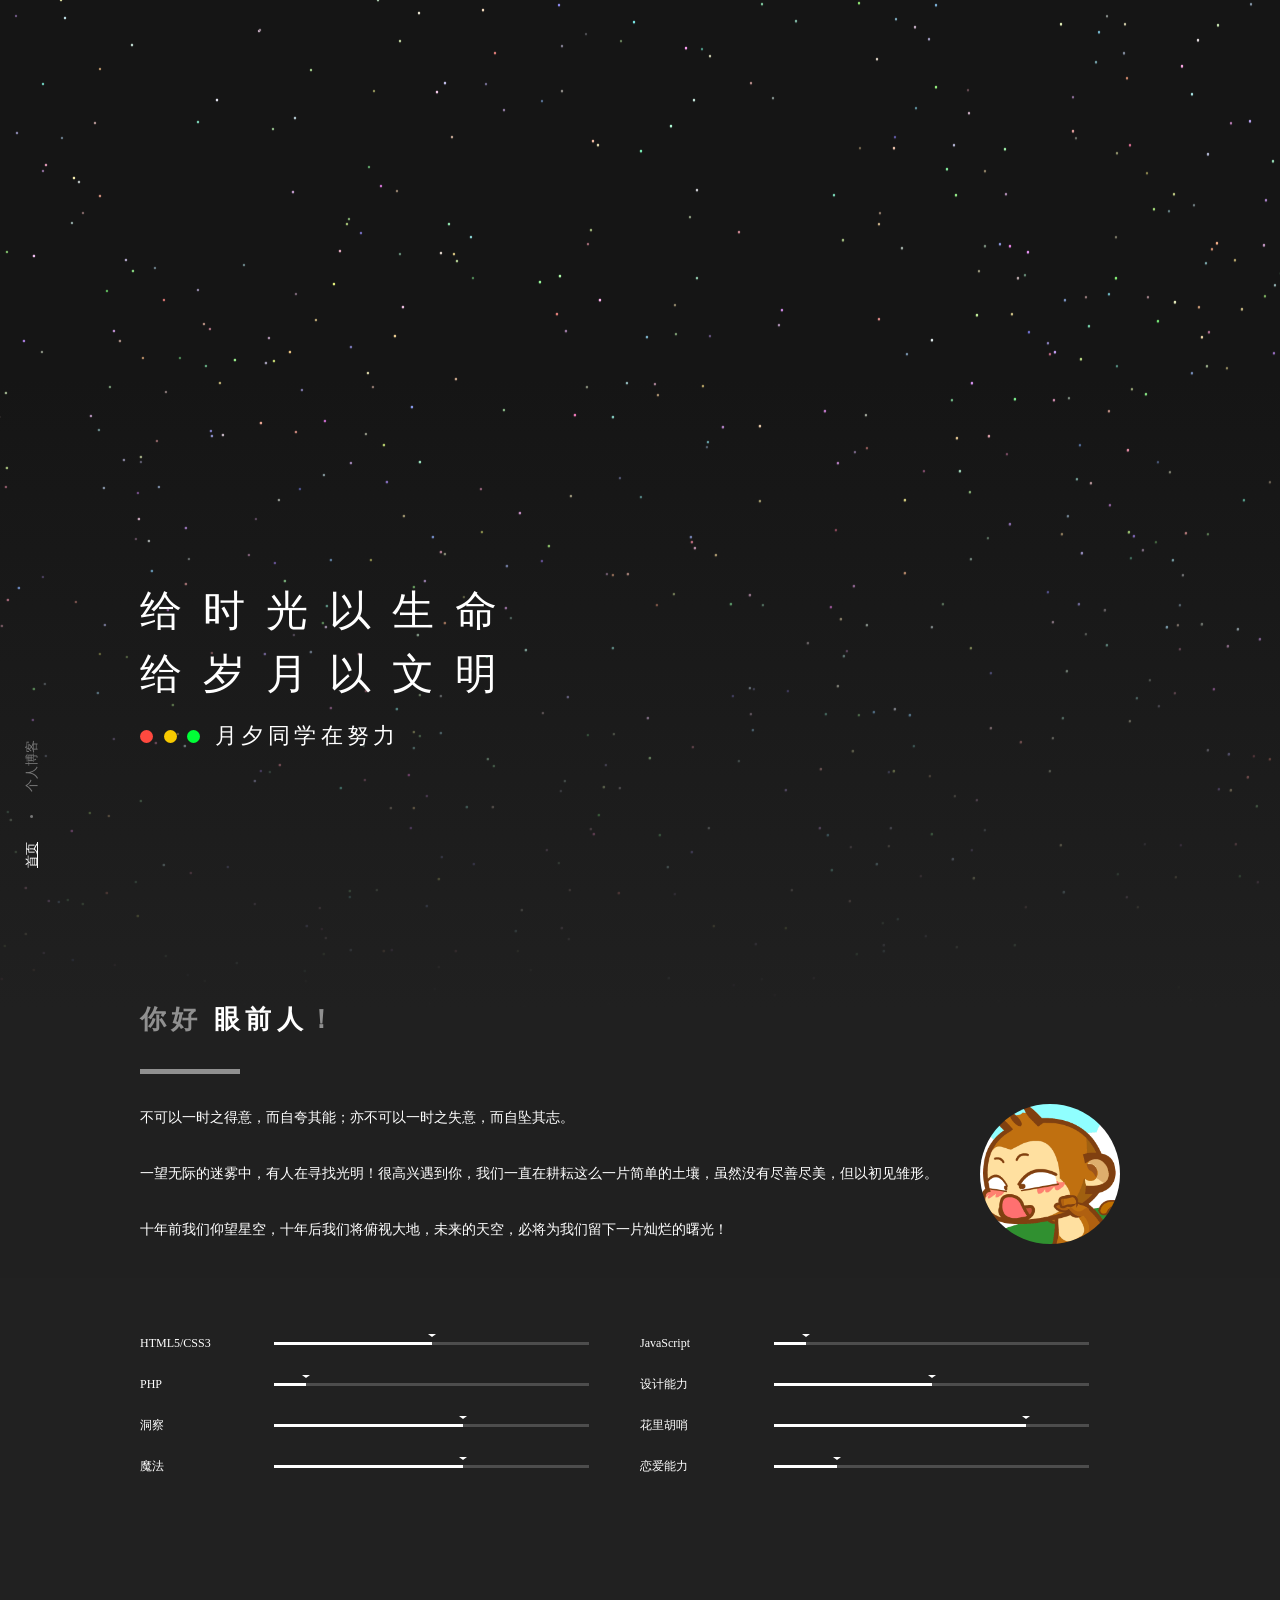
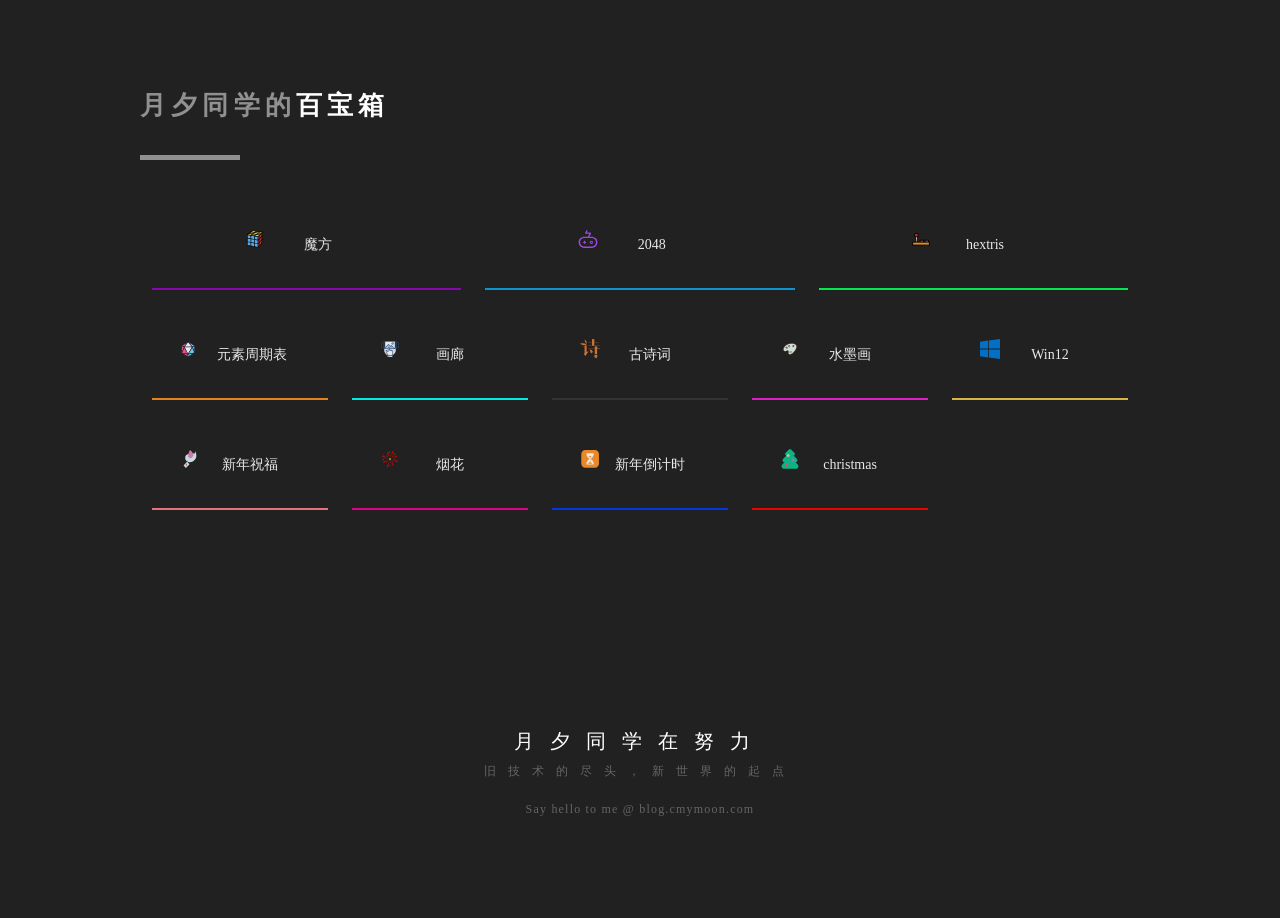
==== commit 120c7e3e: "Add files via upload" ====
--- a/index.html
+++ b/index.html
@@ -217,7 +217,7 @@
 			<div class="container">
 				<h3>月夕同学在努力</h3>
 				<p>旧技术的尽头，新世界的起点</p>
-				<p class="c"><a href="" target="_blank">Say hello to me @ monthpity.github.com</a></p>
+				<p class="c"><a href="https://blog.cmymoon.com/" target="_blank">Say hello to me @ blog.cmymoon.com</a></p>
 			</div>
 
 
